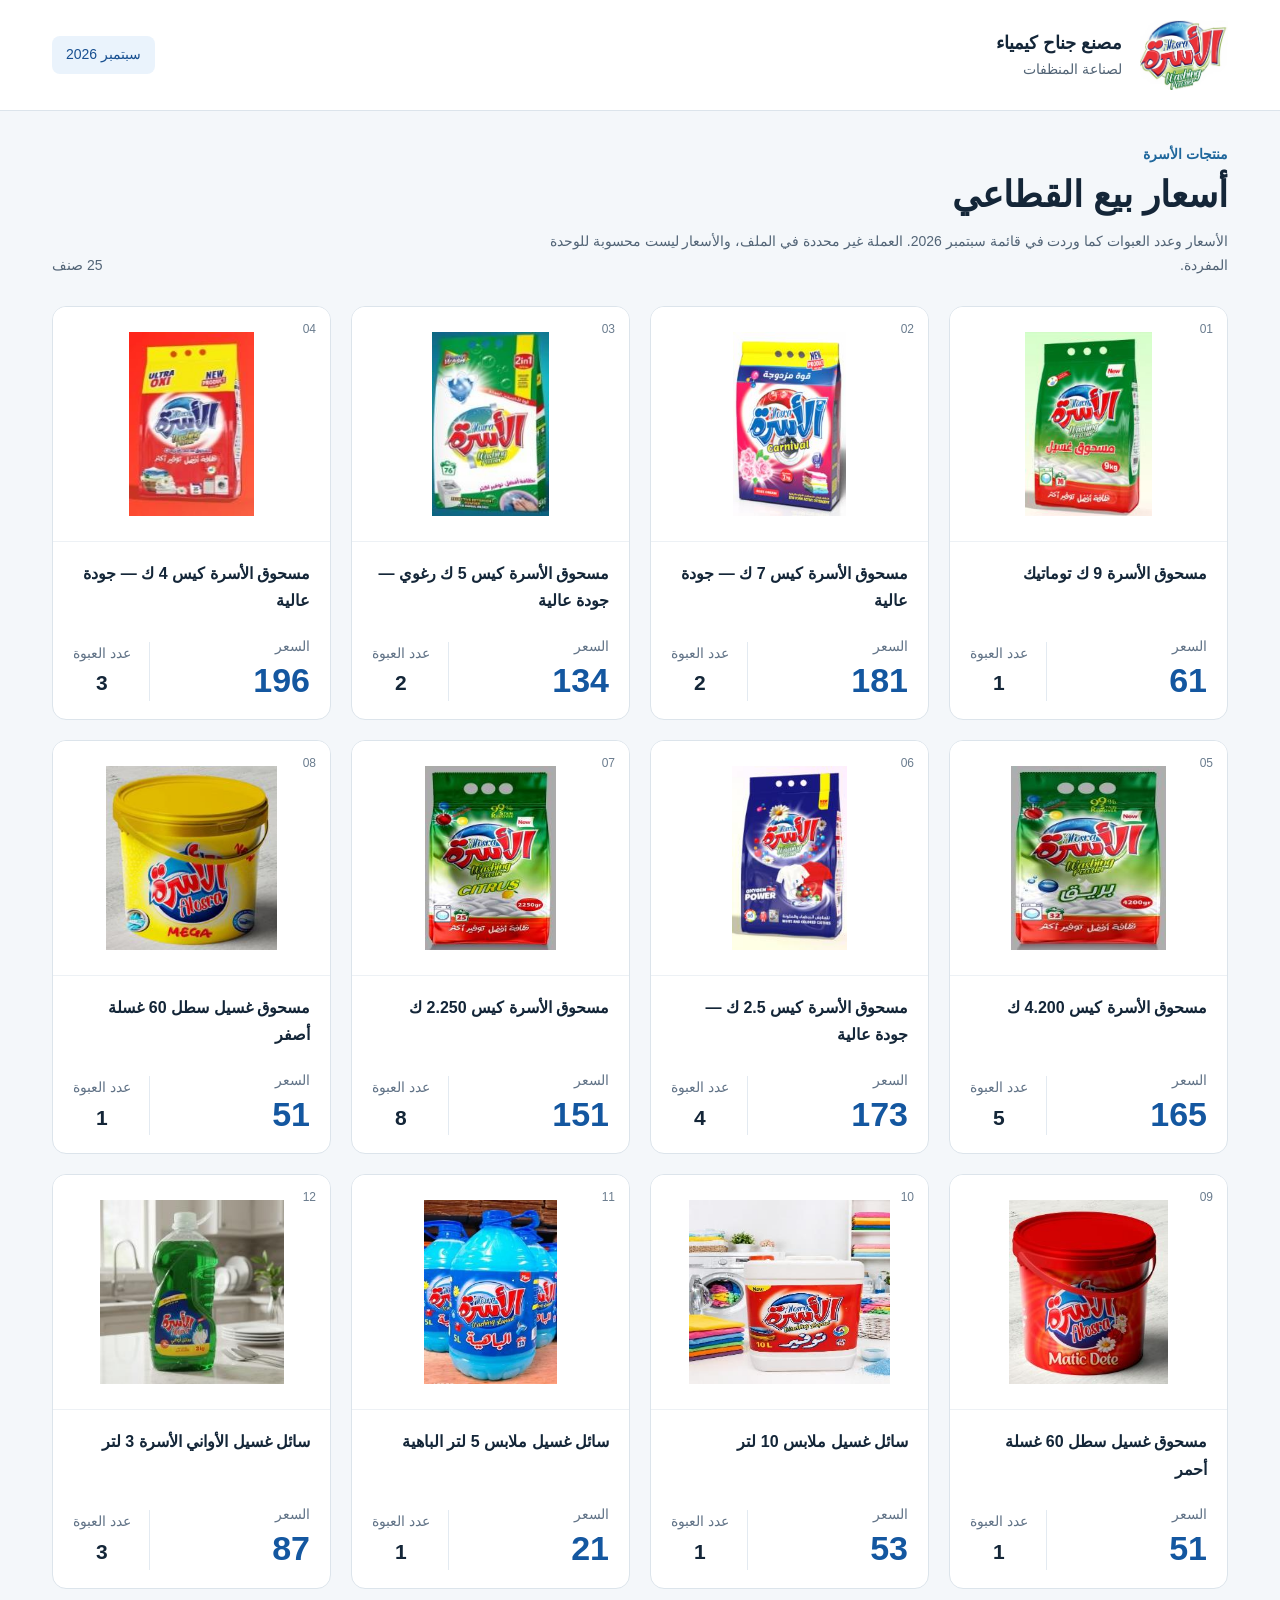
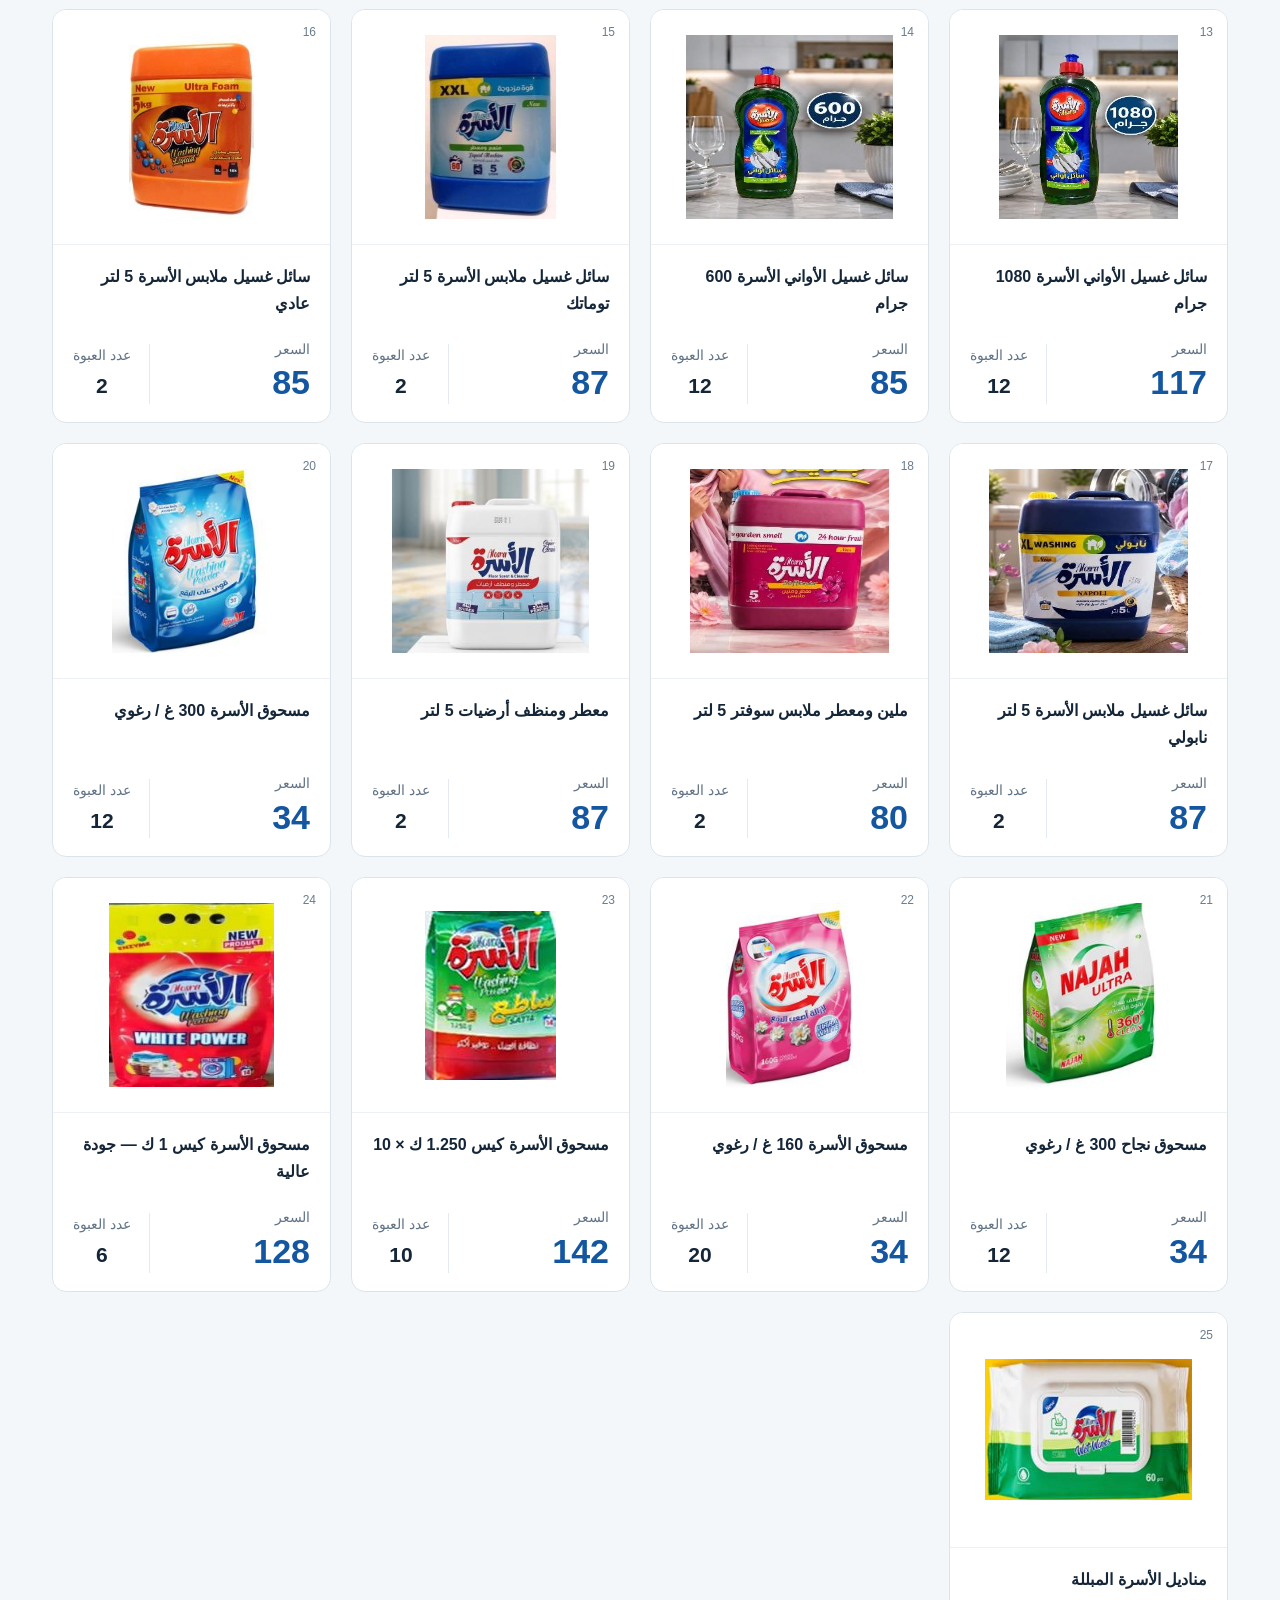
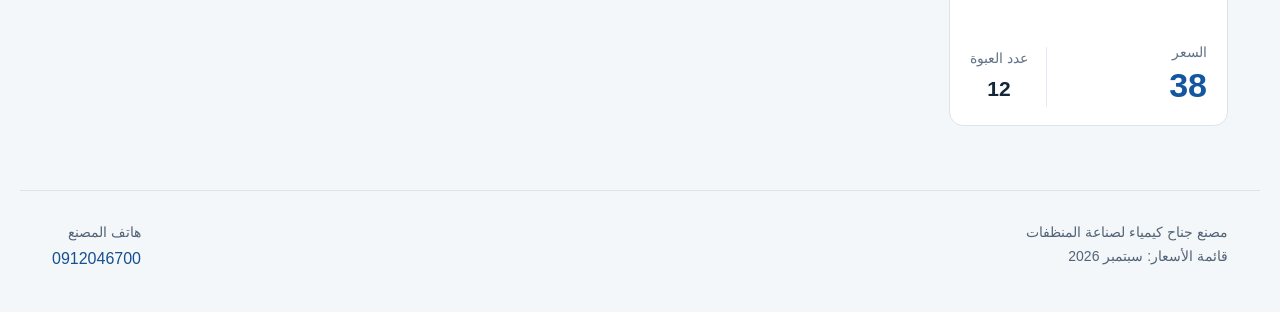
==== public/index.html @ 55629014 "Add complete Arabic product catalog and Vercel static configuration" ====
<!doctype html><html lang="ar" dir="rtl"><head><meta charset="utf-8"><meta name="viewport" content="width=device-width,initial-scale=1"><title>الأسرة | أسعار القطاعي — سبتمبر 2026</title><meta name="description" content="كتالوج صور وأسعار منتجات الأسرة من مصنع جناح كيمياء لصناعة المنظفات. قائمة أسعار بيع القطاعي لشهر سبتمبر 2026."><link rel="icon" href="assets/logo.png"><style>
*{box-sizing:border-box}body{margin:0;background:#f4f7fa;color:#142638;font-family:Tahoma,Arial,sans-serif;font-size:16px;line-height:1.7}header{background:#fff;border-bottom:1px solid #dce4eb}.top{max-width:1240px;margin:auto;padding:20px 32px;display:flex;align-items:center;justify-content:space-between;gap:20px}.brand{display:flex;align-items:center;gap:18px}.brand img{width:88px;height:70px;object-fit:contain}.brand p{margin:0;font-size:14px;color:#526476}.brand b{font-size:18px}.edition{color:#174f90;background:#eaf3fc;padding:7px 14px;border-radius:8px;font-size:14px}main{max-width:1240px;margin:auto;padding:32px}.intro{margin-bottom:28px;display:flex;align-items:end;justify-content:space-between;gap:24px}.eyebrow{margin:0;color:#1f679c;font-size:14px;font-weight:bold}h1{margin:3px 0 10px;font-size:36px;line-height:1.4}.note{margin:0;color:#526476;font-size:14px;max-width:700px}.count{white-space:nowrap;font-size:14px;color:#526476}.grid{display:grid;grid-template-columns:repeat(4,minmax(0,1fr));gap:20px}.product{background:white;border:1px solid #dce4eb;border-radius:14px;overflow:hidden}.photo{height:235px;position:relative;display:flex;align-items:center;justify-content:center;padding:25px 35px;background:#fff;border-bottom:1px solid #edf1f5}.photo img{max-width:100%;max-height:100%;width:auto;height:auto;object-fit:contain}.number{position:absolute;top:12px;right:14px;color:#6a7c8e;font-size:12px;font-variant-numeric:tabular-nums}.details{padding:18px 20px}h2{font-size:16px;font-weight:600;line-height:1.7;margin:0 0 20px;min-height:55px}.pricing{display:flex;align-items:end;justify-content:space-between;gap:12px}.label{display:block;font-size:14px;color:#617387}.pricing strong{display:block;font-size:34px;line-height:1.25;color:#1457a0;font-variant-numeric:tabular-nums}.pack{text-align:center;border-right:1px solid #e3eaf1;padding-right:18px}.pack b{font-size:21px;font-variant-numeric:tabular-nums}footer{max-width:1240px;margin:auto;padding:30px 32px 40px;color:#526476;font-size:14px;display:flex;justify-content:space-between;gap:20px;border-top:1px solid #dce4eb;margin-top:32px}footer p{margin:0}footer a{color:#174f90;text-decoration:none;direction:ltr;display:inline-block;font-size:16px}@media(max-width:1000px){.grid{grid-template-columns:repeat(3,minmax(0,1fr))}}@media(max-width:720px){.top{padding:16px 20px}.brand{gap:10px}.brand b{font-size:15px}.brand img{width:66px;height:54px}.edition{padding:5px 8px;font-size:12px}main{padding:24px 16px}.intro{display:block}h1{font-size:28px}.count{margin-top:12px}.grid{grid-template-columns:repeat(2,minmax(0,1fr));gap:12px}.photo{height:190px;padding:26px 20px}.details{padding:14px 12px}h2{font-size:14px;min-height:72px;margin-bottom:14px}.pricing strong{font-size:29px}.pack{padding-right:9px}.label{font-size:12px}footer{padding:24px 20px;display:block}footer p+p{margin-top:10px}}@media(max-width:360px){.grid{grid-template-columns:1fr}.photo{height:240px}h2{min-height:0}.edition{display:none}}
</style></head><body><header><div class="top"><div class="brand"><img src="assets/logo.png" alt="الأسرة"><div><b>مصنع جناح كيمياء</b><p>لصناعة المنظفات</p></div></div><span class="edition">سبتمبر 2026</span></div></header><main><div class="intro"><div><p class="eyebrow">منتجات الأسرة</p><h1>أسعار بيع القطاعي</h1><p class="note">الأسعار وعدد العبوات كما وردت في قائمة سبتمبر 2026. العملة غير محددة في الملف، والأسعار ليست محسوبة للوحدة المفردة.</p></div><div class="count">25 صنف</div></div><section class="grid" aria-label="صور المنتجات وأسعارها"><article class="product"><div class="photo"><span class="number">01</span><img src="assets/product-1.png" alt="مسحوق الأسرة 9 ك توماتيك" width="300" height="300" ></div><div class="details"><h2>مسحوق الأسرة 9 ك توماتيك</h2><div class="pricing"><div><span class="label">السعر</span><strong>61</strong></div><div class="pack"><span class="label">عدد العبوة</span><b>1</b></div></div></div></article><article class="product"><div class="photo"><span class="number">02</span><img src="assets/product-2.png" alt="مسحوق الأسرة كيس 7 ك — جودة عالية" width="300" height="300" ></div><div class="details"><h2>مسحوق الأسرة كيس 7 ك — جودة عالية</h2><div class="pricing"><div><span class="label">السعر</span><strong>181</strong></div><div class="pack"><span class="label">عدد العبوة</span><b>2</b></div></div></div></article><article class="product"><div class="photo"><span class="number">03</span><img src="assets/product-3.png" alt="مسحوق الأسرة كيس 5 ك رغوي — جودة عالية" width="300" height="300" ></div><div class="details"><h2>مسحوق الأسرة كيس 5 ك رغوي — جودة عالية</h2><div class="pricing"><div><span class="label">السعر</span><strong>134</strong></div><div class="pack"><span class="label">عدد العبوة</span><b>2</b></div></div></div></article><article class="product"><div class="photo"><span class="number">04</span><img src="assets/product-4.png" alt="مسحوق الأسرة كيس 4 ك — جودة عالية" width="300" height="300" ></div><div class="details"><h2>مسحوق الأسرة كيس 4 ك — جودة عالية</h2><div class="pricing"><div><span class="label">السعر</span><strong>196</strong></div><div class="pack"><span class="label">عدد العبوة</span><b>3</b></div></div></div></article><article class="product"><div class="photo"><span class="number">05</span><img src="assets/product-5.png" alt="مسحوق الأسرة كيس 4.200 ك" width="300" height="300" loading="lazy"></div><div class="details"><h2>مسحوق الأسرة كيس 4.200 ك</h2><div class="pricing"><div><span class="label">السعر</span><strong>165</strong></div><div class="pack"><span class="label">عدد العبوة</span><b>5</b></div></div></div></article><article class="product"><div class="photo"><span class="number">06</span><img src="assets/product-6.png" alt="مسحوق الأسرة كيس 2.5 ك — جودة عالية" width="300" height="300" loading="lazy"></div><div class="details"><h2>مسحوق الأسرة كيس 2.5 ك — جودة عالية</h2><div class="pricing"><div><span class="label">السعر</span><strong>173</strong></div><div class="pack"><span class="label">عدد العبوة</span><b>4</b></div></div></div></article><article class="product"><div class="photo"><span class="number">07</span><img src="assets/product-7.png" alt="مسحوق الأسرة كيس 2.250 ك" width="300" height="300" loading="lazy"></div><div class="details"><h2>مسحوق الأسرة كيس 2.250 ك</h2><div class="pricing"><div><span class="label">السعر</span><strong>151</strong></div><div class="pack"><span class="label">عدد العبوة</span><b>8</b></div></div></div></article><article class="product"><div class="photo"><span class="number">08</span><img src="assets/product-8.png" alt="مسحوق غسيل سطل 60 غسلة أصفر" width="300" height="300" loading="lazy"></div><div class="details"><h2>مسحوق غسيل سطل 60 غسلة أصفر</h2><div class="pricing"><div><span class="label">السعر</span><strong>51</strong></div><div class="pack"><span class="label">عدد العبوة</span><b>1</b></div></div></div></article><article class="product"><div class="photo"><span class="number">09</span><img src="assets/product-9.png" alt="مسحوق غسيل سطل 60 غسلة أحمر" width="300" height="300" loading="lazy"></div><div class="details"><h2>مسحوق غسيل سطل 60 غسلة أحمر</h2><div class="pricing"><div><span class="label">السعر</span><strong>51</strong></div><div class="pack"><span class="label">عدد العبوة</span><b>1</b></div></div></div></article><article class="product"><div class="photo"><span class="number">10</span><img src="assets/product-10.png" alt="سائل غسيل ملابس 10 لتر" width="300" height="300" loading="lazy"></div><div class="details"><h2>سائل غسيل ملابس 10 لتر</h2><div class="pricing"><div><span class="label">السعر</span><strong>53</strong></div><div class="pack"><span class="label">عدد العبوة</span><b>1</b></div></div></div></article><article class="product"><div class="photo"><span class="number">11</span><img src="assets/product-11.png" alt="سائل غسيل ملابس 5 لتر الباهية" width="300" height="300" loading="lazy"></div><div class="details"><h2>سائل غسيل ملابس 5 لتر الباهية</h2><div class="pricing"><div><span class="label">السعر</span><strong>21</strong></div><div class="pack"><span class="label">عدد العبوة</span><b>1</b></div></div></div></article><article class="product"><div class="photo"><span class="number">12</span><img src="assets/product-12.png" alt="سائل غسيل الأواني الأسرة 3 لتر" width="300" height="300" loading="lazy"></div><div class="details"><h2>سائل غسيل الأواني الأسرة 3 لتر</h2><div class="pricing"><div><span class="label">السعر</span><strong>87</strong></div><div class="pack"><span class="label">عدد العبوة</span><b>3</b></div></div></div></article><article class="product"><div class="photo"><span class="number">13</span><img src="assets/product-13.png" alt="سائل غسيل الأواني الأسرة 1080 جرام" width="300" height="300" loading="lazy"></div><div class="details"><h2>سائل غسيل الأواني الأسرة 1080 جرام</h2><div class="pricing"><div><span class="label">السعر</span><strong>117</strong></div><div class="pack"><span class="label">عدد العبوة</span><b>12</b></div></div></div></article><article class="product"><div class="photo"><span class="number">14</span><img src="assets/product-14.png" alt="سائل غسيل الأواني الأسرة 600 جرام" width="300" height="300" loading="lazy"></div><div class="details"><h2>سائل غسيل الأواني الأسرة 600 جرام</h2><div class="pricing"><div><span class="label">السعر</span><strong>85</strong></div><div class="pack"><span class="label">عدد العبوة</span><b>12</b></div></div></div></article><article class="product"><div class="photo"><span class="number">15</span><img src="assets/product-15.png" alt="سائل غسيل ملابس الأسرة 5 لتر توماتك" width="300" height="300" loading="lazy"></div><div class="details"><h2>سائل غسيل ملابس الأسرة 5 لتر توماتك</h2><div class="pricing"><div><span class="label">السعر</span><strong>87</strong></div><div class="pack"><span class="label">عدد العبوة</span><b>2</b></div></div></div></article><article class="product"><div class="photo"><span class="number">16</span><img src="assets/product-16.png" alt="سائل غسيل ملابس الأسرة 5 لتر عادي" width="300" height="300" loading="lazy"></div><div class="details"><h2>سائل غسيل ملابس الأسرة 5 لتر عادي</h2><div class="pricing"><div><span class="label">السعر</span><strong>85</strong></div><div class="pack"><span class="label">عدد العبوة</span><b>2</b></div></div></div></article><article class="product"><div class="photo"><span class="number">17</span><img src="assets/product-17.png" alt="سائل غسيل ملابس الأسرة 5 لتر نابولي" width="300" height="300" loading="lazy"></div><div class="details"><h2>سائل غسيل ملابس الأسرة 5 لتر نابولي</h2><div class="pricing"><div><span class="label">السعر</span><strong>87</strong></div><div class="pack"><span class="label">عدد العبوة</span><b>2</b></div></div></div></article><article class="product"><div class="photo"><span class="number">18</span><img src="assets/product-18.png" alt="ملين ومعطر ملابس سوفتر 5 لتر" width="300" height="300" loading="lazy"></div><div class="details"><h2>ملين ومعطر ملابس سوفتر 5 لتر</h2><div class="pricing"><div><span class="label">السعر</span><strong>80</strong></div><div class="pack"><span class="label">عدد العبوة</span><b>2</b></div></div></div></article><article class="product"><div class="photo"><span class="number">19</span><img src="assets/product-19.png" alt="معطر ومنظف أرضيات 5 لتر" width="300" height="300" loading="lazy"></div><div class="details"><h2>معطر ومنظف أرضيات 5 لتر</h2><div class="pricing"><div><span class="label">السعر</span><strong>87</strong></div><div class="pack"><span class="label">عدد العبوة</span><b>2</b></div></div></div></article><article class="product"><div class="photo"><span class="number">20</span><img src="assets/product-20.png" alt="مسحوق الأسرة 300 غ / رغوي" width="300" height="300" loading="lazy"></div><div class="details"><h2>مسحوق الأسرة 300 غ / رغوي</h2><div class="pricing"><div><span class="label">السعر</span><strong>34</strong></div><div class="pack"><span class="label">عدد العبوة</span><b>12</b></div></div></div></article><article class="product"><div class="photo"><span class="number">21</span><img src="assets/product-21.png" alt="مسحوق نجاح 300 غ / رغوي" width="300" height="300" loading="lazy"></div><div class="details"><h2>مسحوق نجاح 300 غ / رغوي</h2><div class="pricing"><div><span class="label">السعر</span><strong>34</strong></div><div class="pack"><span class="label">عدد العبوة</span><b>12</b></div></div></div></article><article class="product"><div class="photo"><span class="number">22</span><img src="assets/product-22.png" alt="مسحوق الأسرة 160 غ / رغوي" width="300" height="300" loading="lazy"></div><div class="details"><h2>مسحوق الأسرة 160 غ / رغوي</h2><div class="pricing"><div><span class="label">السعر</span><strong>34</strong></div><div class="pack"><span class="label">عدد العبوة</span><b>20</b></div></div></div></article><article class="product"><div class="photo"><span class="number">23</span><img src="assets/product-23.png" alt="مسحوق الأسرة كيس 1.250 ك × 10" width="300" height="300" loading="lazy"></div><div class="details"><h2>مسحوق الأسرة كيس 1.250 ك × 10</h2><div class="pricing"><div><span class="label">السعر</span><strong>142</strong></div><div class="pack"><span class="label">عدد العبوة</span><b>10</b></div></div></div></article><article class="product"><div class="photo"><span class="number">24</span><img src="assets/product-24.png" alt="مسحوق الأسرة كيس 1 ك — جودة عالية" width="300" height="300" loading="lazy"></div><div class="details"><h2>مسحوق الأسرة كيس 1 ك — جودة عالية</h2><div class="pricing"><div><span class="label">السعر</span><strong>128</strong></div><div class="pack"><span class="label">عدد العبوة</span><b>6</b></div></div></div></article><article class="product"><div class="photo"><span class="number">25</span><img src="assets/product-25.png" alt="مناديل الأسرة المبللة" width="300" height="300" loading="lazy"></div><div class="details"><h2>مناديل الأسرة المبللة</h2><div class="pricing"><div><span class="label">السعر</span><strong>38</strong></div><div class="pack"><span class="label">عدد العبوة</span><b>12</b></div></div></div></article></section></main><footer><p>مصنع جناح كيمياء لصناعة المنظفات<br>قائمة الأسعار: سبتمبر 2026</p><p>هاتف المصنع<br><a href="tel:0912046700">0912046700</a></p></footer></body></html>
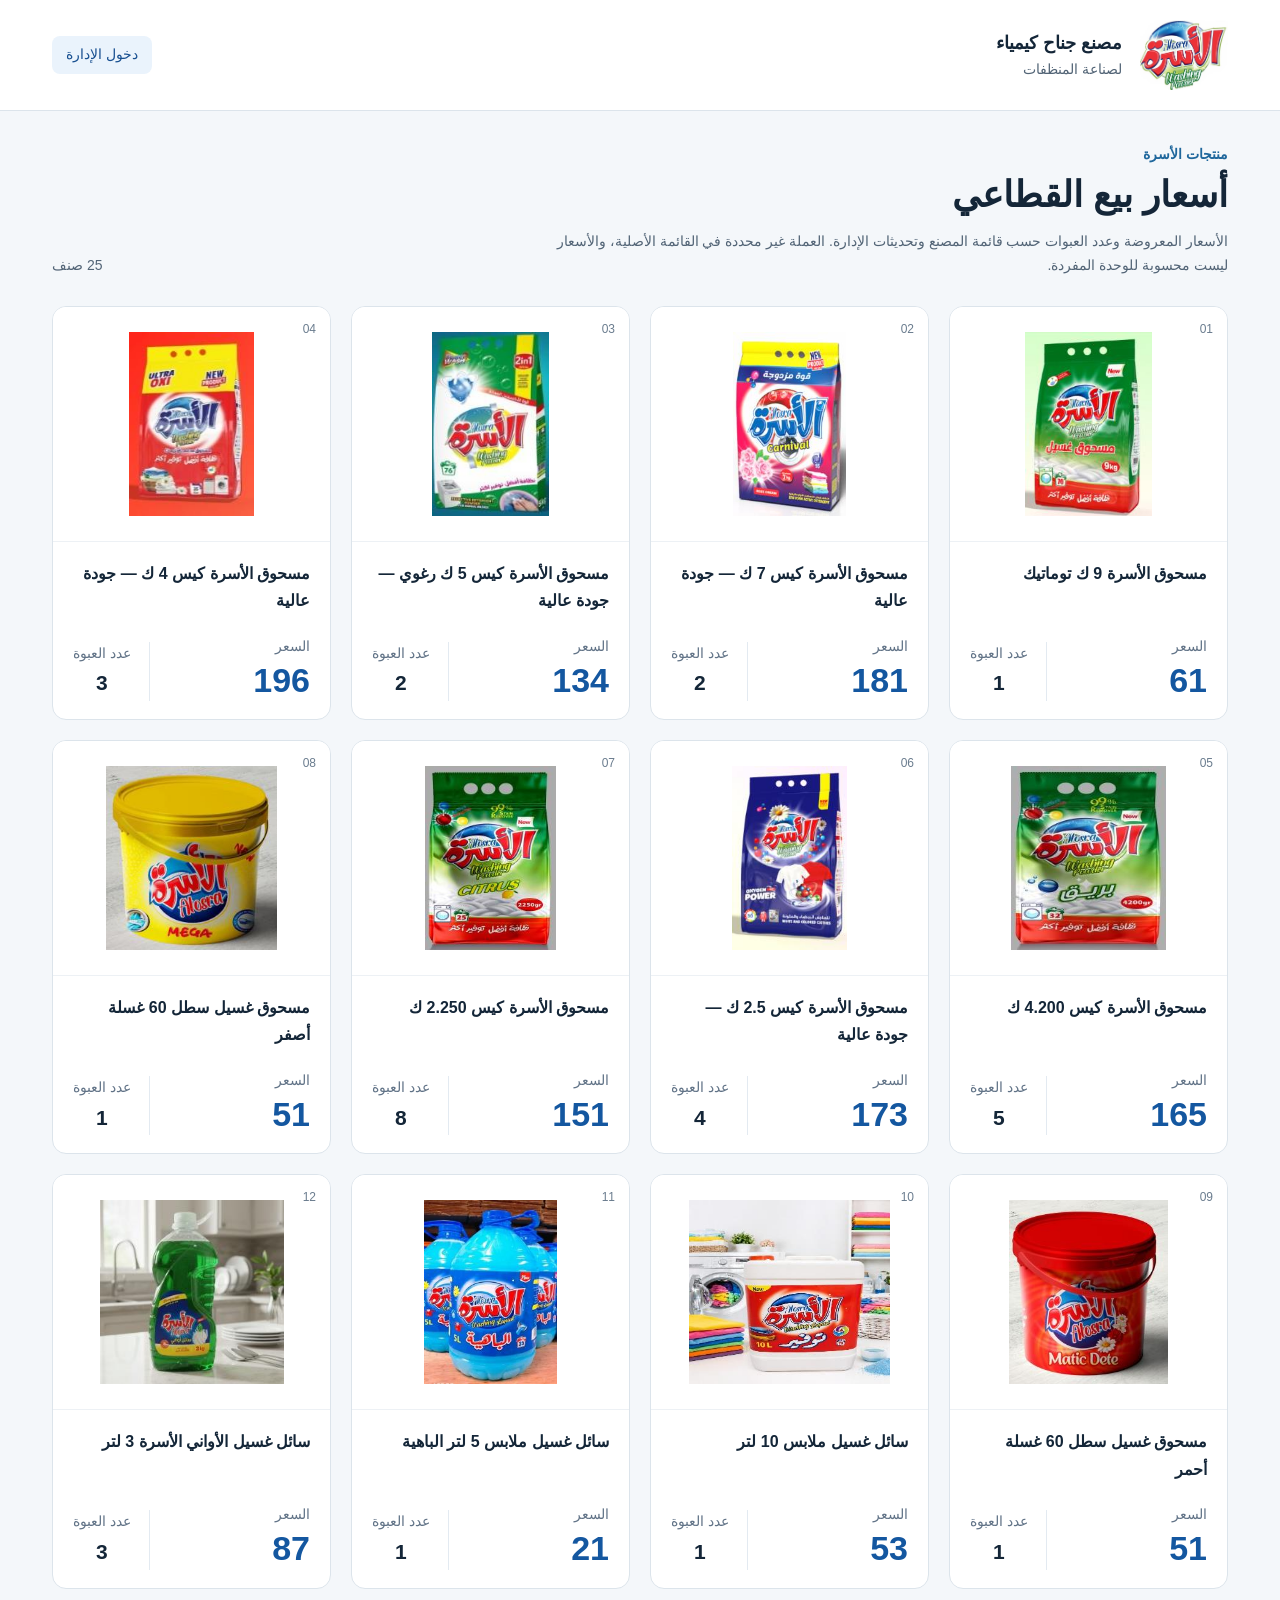
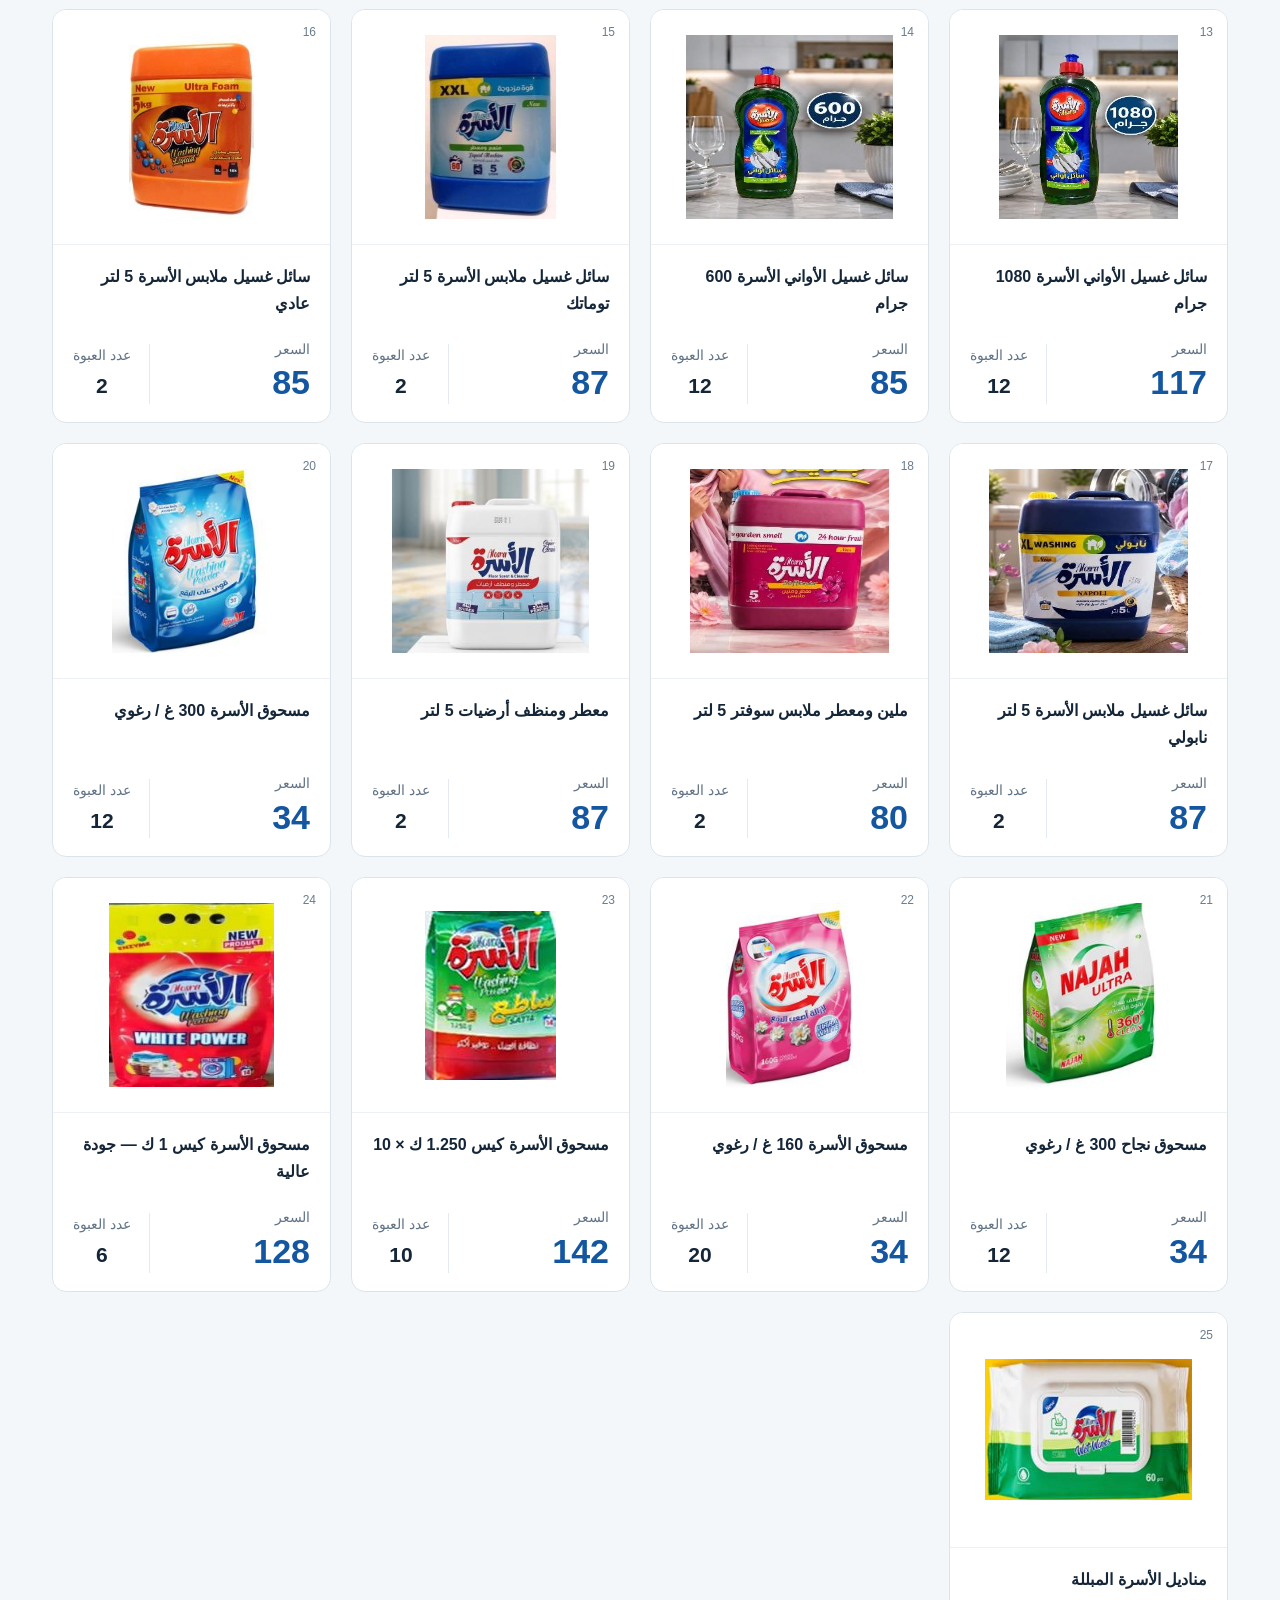
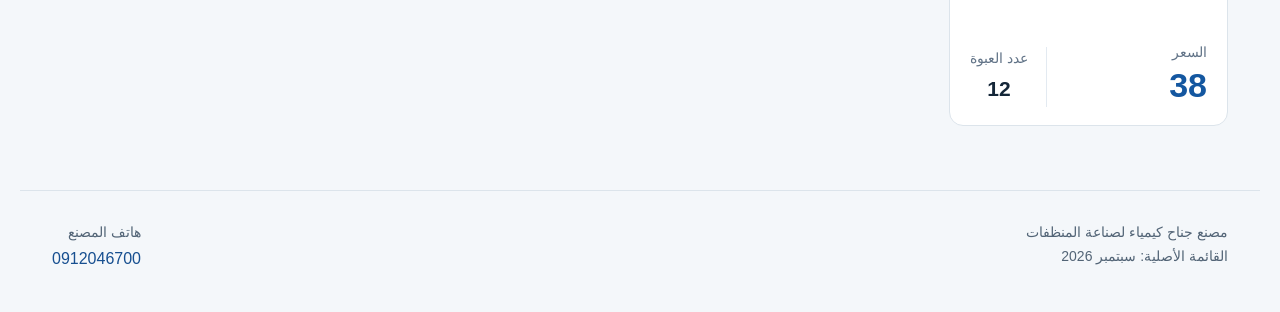
==== commit 30963227: "Connect Supabase catalog and add protected price and image administration" ====
--- a/public/index.html
+++ b/public/index.html
@@ -1,3 +1,3 @@
 <!doctype html><html lang="ar" dir="rtl"><head><meta charset="utf-8"><meta name="viewport" content="width=device-width,initial-scale=1"><title>الأسرة | أسعار القطاعي — سبتمبر 2026</title><meta name="description" content="كتالوج صور وأسعار منتجات الأسرة من مصنع جناح كيمياء لصناعة المنظفات. قائمة أسعار بيع القطاعي لشهر سبتمبر 2026."><link rel="icon" href="assets/logo.png"><style>
-*{box-sizing:border-box}body{margin:0;background:#f4f7fa;color:#142638;font-family:Tahoma,Arial,sans-serif;font-size:16px;line-height:1.7}header{background:#fff;border-bottom:1px solid #dce4eb}.top{max-width:1240px;margin:auto;padding:20px 32px;display:flex;align-items:center;justify-content:space-between;gap:20px}.brand{display:flex;align-items:center;gap:18px}.brand img{width:88px;height:70px;object-fit:contain}.brand p{margin:0;font-size:14px;color:#526476}.brand b{font-size:18px}.edition{color:#174f90;background:#eaf3fc;padding:7px 14px;border-radius:8px;font-size:14px}main{max-width:1240px;margin:auto;padding:32px}.intro{margin-bottom:28px;display:flex;align-items:end;justify-content:space-between;gap:24px}.eyebrow{margin:0;color:#1f679c;font-size:14px;font-weight:bold}h1{margin:3px 0 10px;font-size:36px;line-height:1.4}.note{margin:0;color:#526476;font-size:14px;max-width:700px}.count{white-space:nowrap;font-size:14px;color:#526476}.grid{display:grid;grid-template-columns:repeat(4,minmax(0,1fr));gap:20px}.product{background:white;border:1px solid #dce4eb;border-radius:14px;overflow:hidden}.photo{height:235px;position:relative;display:flex;align-items:center;justify-content:center;padding:25px 35px;background:#fff;border-bottom:1px solid #edf1f5}.photo img{max-width:100%;max-height:100%;width:auto;height:auto;object-fit:contain}.number{position:absolute;top:12px;right:14px;color:#6a7c8e;font-size:12px;font-variant-numeric:tabular-nums}.details{padding:18px 20px}h2{font-size:16px;font-weight:600;line-height:1.7;margin:0 0 20px;min-height:55px}.pricing{display:flex;align-items:end;justify-content:space-between;gap:12px}.label{display:block;font-size:14px;color:#617387}.pricing strong{display:block;font-size:34px;line-height:1.25;color:#1457a0;font-variant-numeric:tabular-nums}.pack{text-align:center;border-right:1px solid #e3eaf1;padding-right:18px}.pack b{font-size:21px;font-variant-numeric:tabular-nums}footer{max-width:1240px;margin:auto;padding:30px 32px 40px;color:#526476;font-size:14px;display:flex;justify-content:space-between;gap:20px;border-top:1px solid #dce4eb;margin-top:32px}footer p{margin:0}footer a{color:#174f90;text-decoration:none;direction:ltr;display:inline-block;font-size:16px}@media(max-width:1000px){.grid{grid-template-columns:repeat(3,minmax(0,1fr))}}@media(max-width:720px){.top{padding:16px 20px}.brand{gap:10px}.brand b{font-size:15px}.brand img{width:66px;height:54px}.edition{padding:5px 8px;font-size:12px}main{padding:24px 16px}.intro{display:block}h1{font-size:28px}.count{margin-top:12px}.grid{grid-template-columns:repeat(2,minmax(0,1fr));gap:12px}.photo{height:190px;padding:26px 20px}.details{padding:14px 12px}h2{font-size:14px;min-height:72px;margin-bottom:14px}.pricing strong{font-size:29px}.pack{padding-right:9px}.label{font-size:12px}footer{padding:24px 20px;display:block}footer p+p{margin-top:10px}}@media(max-width:360px){.grid{grid-template-columns:1fr}.photo{height:240px}h2{min-height:0}.edition{display:none}}
-</style></head><body><header><div class="top"><div class="brand"><img src="assets/logo.png" alt="الأسرة"><div><b>مصنع جناح كيمياء</b><p>لصناعة المنظفات</p></div></div><span class="edition">سبتمبر 2026</span></div></header><main><div class="intro"><div><p class="eyebrow">منتجات الأسرة</p><h1>أسعار بيع القطاعي</h1><p class="note">الأسعار وعدد العبوات كما وردت في قائمة سبتمبر 2026. العملة غير محددة في الملف، والأسعار ليست محسوبة للوحدة المفردة.</p></div><div class="count">25 صنف</div></div><section class="grid" aria-label="صور المنتجات وأسعارها"><article class="product"><div class="photo"><span class="number">01</span><img src="assets/product-1.png" alt="مسحوق الأسرة 9 ك توماتيك" width="300" height="300" ></div><div class="details"><h2>مسحوق الأسرة 9 ك توماتيك</h2><div class="pricing"><div><span class="label">السعر</span><strong>61</strong></div><div class="pack"><span class="label">عدد العبوة</span><b>1</b></div></div></div></article><article class="product"><div class="photo"><span class="number">02</span><img src="assets/product-2.png" alt="مسحوق الأسرة كيس 7 ك — جودة عالية" width="300" height="300" ></div><div class="details"><h2>مسحوق الأسرة كيس 7 ك — جودة عالية</h2><div class="pricing"><div><span class="label">السعر</span><strong>181</strong></div><div class="pack"><span class="label">عدد العبوة</span><b>2</b></div></div></div></article><article class="product"><div class="photo"><span class="number">03</span><img src="assets/product-3.png" alt="مسحوق الأسرة كيس 5 ك رغوي — جودة عالية" width="300" height="300" ></div><div class="details"><h2>مسحوق الأسرة كيس 5 ك رغوي — جودة عالية</h2><div class="pricing"><div><span class="label">السعر</span><strong>134</strong></div><div class="pack"><span class="label">عدد العبوة</span><b>2</b></div></div></div></article><article class="product"><div class="photo"><span class="number">04</span><img src="assets/product-4.png" alt="مسحوق الأسرة كيس 4 ك — جودة عالية" width="300" height="300" ></div><div class="details"><h2>مسحوق الأسرة كيس 4 ك — جودة عالية</h2><div class="pricing"><div><span class="label">السعر</span><strong>196</strong></div><div class="pack"><span class="label">عدد العبوة</span><b>3</b></div></div></div></article><article class="product"><div class="photo"><span class="number">05</span><img src="assets/product-5.png" alt="مسحوق الأسرة كيس 4.200 ك" width="300" height="300" loading="lazy"></div><div class="details"><h2>مسحوق الأسرة كيس 4.200 ك</h2><div class="pricing"><div><span class="label">السعر</span><strong>165</strong></div><div class="pack"><span class="label">عدد العبوة</span><b>5</b></div></div></div></article><article class="product"><div class="photo"><span class="number">06</span><img src="assets/product-6.png" alt="مسحوق الأسرة كيس 2.5 ك — جودة عالية" width="300" height="300" loading="lazy"></div><div class="details"><h2>مسحوق الأسرة كيس 2.5 ك — جودة عالية</h2><div class="pricing"><div><span class="label">السعر</span><strong>173</strong></div><div class="pack"><span class="label">عدد العبوة</span><b>4</b></div></div></div></article><article class="product"><div class="photo"><span class="number">07</span><img src="assets/product-7.png" alt="مسحوق الأسرة كيس 2.250 ك" width="300" height="300" loading="lazy"></div><div class="details"><h2>مسحوق الأسرة كيس 2.250 ك</h2><div class="pricing"><div><span class="label">السعر</span><strong>151</strong></div><div class="pack"><span class="label">عدد العبوة</span><b>8</b></div></div></div></article><article class="product"><div class="photo"><span class="number">08</span><img src="assets/product-8.png" alt="مسحوق غسيل سطل 60 غسلة أصفر" width="300" height="300" loading="lazy"></div><div class="details"><h2>مسحوق غسيل سطل 60 غسلة أصفر</h2><div class="pricing"><div><span class="label">السعر</span><strong>51</strong></div><div class="pack"><span class="label">عدد العبوة</span><b>1</b></div></div></div></article><article class="product"><div class="photo"><span class="number">09</span><img src="assets/product-9.png" alt="مسحوق غسيل سطل 60 غسلة أحمر" width="300" height="300" loading="lazy"></div><div class="details"><h2>مسحوق غسيل سطل 60 غسلة أحمر</h2><div class="pricing"><div><span class="label">السعر</span><strong>51</strong></div><div class="pack"><span class="label">عدد العبوة</span><b>1</b></div></div></div></article><article class="product"><div class="photo"><span class="number">10</span><img src="assets/product-10.png" alt="سائل غسيل ملابس 10 لتر" width="300" height="300" loading="lazy"></div><div class="details"><h2>سائل غسيل ملابس 10 لتر</h2><div class="pricing"><div><span class="label">السعر</span><strong>53</strong></div><div class="pack"><span class="label">عدد العبوة</span><b>1</b></div></div></div></article><article class="product"><div class="photo"><span class="number">11</span><img src="assets/product-11.png" alt="سائل غسيل ملابس 5 لتر الباهية" width="300" height="300" loading="lazy"></div><div class="details"><h2>سائل غسيل ملابس 5 لتر الباهية</h2><div class="pricing"><div><span class="label">السعر</span><strong>21</strong></div><div class="pack"><span class="label">عدد العبوة</span><b>1</b></div></div></div></article><article class="product"><div class="photo"><span class="number">12</span><img src="assets/product-12.png" alt="سائل غسيل الأواني الأسرة 3 لتر" width="300" height="300" loading="lazy"></div><div class="details"><h2>سائل غسيل الأواني الأسرة 3 لتر</h2><div class="pricing"><div><span class="label">السعر</span><strong>87</strong></div><div class="pack"><span class="label">عدد العبوة</span><b>3</b></div></div></div></article><article class="product"><div class="photo"><span class="number">13</span><img src="assets/product-13.png" alt="سائل غسيل الأواني الأسرة 1080 جرام" width="300" height="300" loading="lazy"></div><div class="details"><h2>سائل غسيل الأواني الأسرة 1080 جرام</h2><div class="pricing"><div><span class="label">السعر</span><strong>117</strong></div><div class="pack"><span class="label">عدد العبوة</span><b>12</b></div></div></div></article><article class="product"><div class="photo"><span class="number">14</span><img src="assets/product-14.png" alt="سائل غسيل الأواني الأسرة 600 جرام" width="300" height="300" loading="lazy"></div><div class="details"><h2>سائل غسيل الأواني الأسرة 600 جرام</h2><div class="pricing"><div><span class="label">السعر</span><strong>85</strong></div><div class="pack"><span class="label">عدد العبوة</span><b>12</b></div></div></div></article><article class="product"><div class="photo"><span class="number">15</span><img src="assets/product-15.png" alt="سائل غسيل ملابس الأسرة 5 لتر توماتك" width="300" height="300" loading="lazy"></div><div class="details"><h2>سائل غسيل ملابس الأسرة 5 لتر توماتك</h2><div class="pricing"><div><span class="label">السعر</span><strong>87</strong></div><div class="pack"><span class="label">عدد العبوة</span><b>2</b></div></div></div></article><article class="product"><div class="photo"><span class="number">16</span><img src="assets/product-16.png" alt="سائل غسيل ملابس الأسرة 5 لتر عادي" width="300" height="300" loading="lazy"></div><div class="details"><h2>سائل غسيل ملابس الأسرة 5 لتر عادي</h2><div class="pricing"><div><span class="label">السعر</span><strong>85</strong></div><div class="pack"><span class="label">عدد العبوة</span><b>2</b></div></div></div></article><article class="product"><div class="photo"><span class="number">17</span><img src="assets/product-17.png" alt="سائل غسيل ملابس الأسرة 5 لتر نابولي" width="300" height="300" loading="lazy"></div><div class="details"><h2>سائل غسيل ملابس الأسرة 5 لتر نابولي</h2><div class="pricing"><div><span class="label">السعر</span><strong>87</strong></div><div class="pack"><span class="label">عدد العبوة</span><b>2</b></div></div></div></article><article class="product"><div class="photo"><span class="number">18</span><img src="assets/product-18.png" alt="ملين ومعطر ملابس سوفتر 5 لتر" width="300" height="300" loading="lazy"></div><div class="details"><h2>ملين ومعطر ملابس سوفتر 5 لتر</h2><div class="pricing"><div><span class="label">السعر</span><strong>80</strong></div><div class="pack"><span class="label">عدد العبوة</span><b>2</b></div></div></div></article><article class="product"><div class="photo"><span class="number">19</span><img src="assets/product-19.png" alt="معطر ومنظف أرضيات 5 لتر" width="300" height="300" loading="lazy"></div><div class="details"><h2>معطر ومنظف أرضيات 5 لتر</h2><div class="pricing"><div><span class="label">السعر</span><strong>87</strong></div><div class="pack"><span class="label">عدد العبوة</span><b>2</b></div></div></div></article><article class="product"><div class="photo"><span class="number">20</span><img src="assets/product-20.png" alt="مسحوق الأسرة 300 غ / رغوي" width="300" height="300" loading="lazy"></div><div class="details"><h2>مسحوق الأسرة 300 غ / رغوي</h2><div class="pricing"><div><span class="label">السعر</span><strong>34</strong></div><div class="pack"><span class="label">عدد العبوة</span><b>12</b></div></div></div></article><article class="product"><div class="photo"><span class="number">21</span><img src="assets/product-21.png" alt="مسحوق نجاح 300 غ / رغوي" width="300" height="300" loading="lazy"></div><div class="details"><h2>مسحوق نجاح 300 غ / رغوي</h2><div class="pricing"><div><span class="label">السعر</span><strong>34</strong></div><div class="pack"><span class="label">عدد العبوة</span><b>12</b></div></div></div></article><article class="product"><div class="photo"><span class="number">22</span><img src="assets/product-22.png" alt="مسحوق الأسرة 160 غ / رغوي" width="300" height="300" loading="lazy"></div><div class="details"><h2>مسحوق الأسرة 160 غ / رغوي</h2><div class="pricing"><div><span class="label">السعر</span><strong>34</strong></div><div class="pack"><span class="label">عدد العبوة</span><b>20</b></div></div></div></article><article class="product"><div class="photo"><span class="number">23</span><img src="assets/product-23.png" alt="مسحوق الأسرة كيس 1.250 ك × 10" width="300" height="300" loading="lazy"></div><div class="details"><h2>مسحوق الأسرة كيس 1.250 ك × 10</h2><div class="pricing"><div><span class="label">السعر</span><strong>142</strong></div><div class="pack"><span class="label">عدد العبوة</span><b>10</b></div></div></div></article><article class="product"><div class="photo"><span class="number">24</span><img src="assets/product-24.png" alt="مسحوق الأسرة كيس 1 ك — جودة عالية" width="300" height="300" loading="lazy"></div><div class="details"><h2>مسحوق الأسرة كيس 1 ك — جودة عالية</h2><div class="pricing"><div><span class="label">السعر</span><strong>128</strong></div><div class="pack"><span class="label">عدد العبوة</span><b>6</b></div></div></div></article><article class="product"><div class="photo"><span class="number">25</span><img src="assets/product-25.png" alt="مناديل الأسرة المبللة" width="300" height="300" loading="lazy"></div><div class="details"><h2>مناديل الأسرة المبللة</h2><div class="pricing"><div><span class="label">السعر</span><strong>38</strong></div><div class="pack"><span class="label">عدد العبوة</span><b>12</b></div></div></div></article></section></main><footer><p>مصنع جناح كيمياء لصناعة المنظفات<br>قائمة الأسعار: سبتمبر 2026</p><p>هاتف المصنع<br><a href="tel:0912046700">0912046700</a></p></footer></body></html>+*{box-sizing:border-box}body{margin:0;background:#f4f7fa;color:#142638;font-family:Tahoma,Arial,sans-serif;font-size:16px;line-height:1.7}header{background:#fff;border-bottom:1px solid #dce4eb}.top{max-width:1240px;margin:auto;padding:20px 32px;display:flex;align-items:center;justify-content:space-between;gap:20px}.brand{display:flex;align-items:center;gap:18px}.brand img{width:88px;height:70px;object-fit:contain}.brand p{margin:0;font-size:14px;color:#526476}.brand b{font-size:18px}.edition{color:#174f90;background:#eaf3fc;padding:7px 14px;border-radius:8px;font-size:14px}main{max-width:1240px;margin:auto;padding:32px}.intro{margin-bottom:28px;display:flex;align-items:end;justify-content:space-between;gap:24px}.eyebrow{margin:0;color:#1f679c;font-size:14px;font-weight:bold}h1{margin:3px 0 10px;font-size:36px;line-height:1.4}.note{margin:0;color:#526476;font-size:14px;max-width:700px}.count{white-space:nowrap;font-size:14px;color:#526476}.grid{display:grid;grid-template-columns:repeat(4,minmax(0,1fr));gap:20px}.product{background:white;border:1px solid #dce4eb;border-radius:14px;overflow:hidden}.photo{height:235px;position:relative;display:flex;align-items:center;justify-content:center;padding:25px 35px;background:#fff;border-bottom:1px solid #edf1f5}.photo img{max-width:100%;max-height:100%;width:auto;height:auto;object-fit:contain}.number{position:absolute;top:12px;right:14px;color:#6a7c8e;font-size:12px;font-variant-numeric:tabular-nums}.details{padding:18px 20px}h2{font-size:16px;font-weight:600;line-height:1.7;margin:0 0 20px;min-height:55px}.pricing{display:flex;align-items:end;justify-content:space-between;gap:12px}.label{display:block;font-size:14px;color:#617387}.pricing strong{display:block;font-size:34px;line-height:1.25;color:#1457a0;font-variant-numeric:tabular-nums}.pack{text-align:center;border-right:1px solid #e3eaf1;padding-right:18px}.pack b{font-size:21px;font-variant-numeric:tabular-nums}footer{max-width:1240px;margin:auto;padding:30px 32px 40px;color:#526476;font-size:14px;display:flex;justify-content:space-between;gap:20px;border-top:1px solid #dce4eb;margin-top:32px}footer p{margin:0}footer a{color:#174f90;text-decoration:none;direction:ltr;display:inline-block;font-size:16px}@media(max-width:1000px){.grid{grid-template-columns:repeat(3,minmax(0,1fr))}}@media(max-width:720px){.top{padding:16px 20px}.brand{gap:10px}.brand b{font-size:15px}.brand img{width:66px;height:54px}.edition{padding:5px 8px;font-size:12px}main{padding:24px 16px}.intro{display:block}h1{font-size:28px}.count{margin-top:12px}.grid{grid-template-columns:repeat(2,minmax(0,1fr));gap:12px}.photo{height:190px;padding:26px 20px}.details{padding:14px 12px}h2{font-size:14px;min-height:72px;margin-bottom:14px}.pricing strong{font-size:29px}.pack{padding-right:9px}.label{font-size:12px}footer{padding:24px 20px;display:block}footer p+p{margin-top:10px}}@media(max-width:360px){.grid{grid-template-columns:1fr}.photo{height:240px}h2{min-height:0}.edition{font-size:12px}}
+</style></head><body><header><div class="top"><div class="brand"><img src="assets/logo.png" alt="الأسرة"><div><b>مصنع جناح كيمياء</b><p>لصناعة المنظفات</p></div></div><a class="edition" href="/admin.html" style="text-decoration:none">دخول الإدارة</a></div></header><main><div class="intro"><div><p class="eyebrow">منتجات الأسرة</p><h1>أسعار بيع القطاعي</h1><p class="note">الأسعار المعروضة وعدد العبوات حسب قائمة المصنع وتحديثات الإدارة. العملة غير محددة في القائمة الأصلية، والأسعار ليست محسوبة للوحدة المفردة.</p></div><div class="count">25 صنف</div></div><p id="catalog-status" role="status" style="color:#a92020"></p><section class="grid" aria-label="صور المنتجات وأسعارها"><article class="product"><div class="photo"><span class="number">01</span><img src="assets/product-1.png" alt="مسحوق الأسرة 9 ك توماتيك" width="300" height="300" ></div><div class="details"><h2>مسحوق الأسرة 9 ك توماتيك</h2><div class="pricing"><div><span class="label">السعر</span><strong>61</strong></div><div class="pack"><span class="label">عدد العبوة</span><b>1</b></div></div></div></article><article class="product"><div class="photo"><span class="number">02</span><img src="assets/product-2.png" alt="مسحوق الأسرة كيس 7 ك — جودة عالية" width="300" height="300" ></div><div class="details"><h2>مسحوق الأسرة كيس 7 ك — جودة عالية</h2><div class="pricing"><div><span class="label">السعر</span><strong>181</strong></div><div class="pack"><span class="label">عدد العبوة</span><b>2</b></div></div></div></article><article class="product"><div class="photo"><span class="number">03</span><img src="assets/product-3.png" alt="مسحوق الأسرة كيس 5 ك رغوي — جودة عالية" width="300" height="300" ></div><div class="details"><h2>مسحوق الأسرة كيس 5 ك رغوي — جودة عالية</h2><div class="pricing"><div><span class="label">السعر</span><strong>134</strong></div><div class="pack"><span class="label">عدد العبوة</span><b>2</b></div></div></div></article><article class="product"><div class="photo"><span class="number">04</span><img src="assets/product-4.png" alt="مسحوق الأسرة كيس 4 ك — جودة عالية" width="300" height="300" ></div><div class="details"><h2>مسحوق الأسرة كيس 4 ك — جودة عالية</h2><div class="pricing"><div><span class="label">السعر</span><strong>196</strong></div><div class="pack"><span class="label">عدد العبوة</span><b>3</b></div></div></div></article><article class="product"><div class="photo"><span class="number">05</span><img src="assets/product-5.png" alt="مسحوق الأسرة كيس 4.200 ك" width="300" height="300" loading="lazy"></div><div class="details"><h2>مسحوق الأسرة كيس 4.200 ك</h2><div class="pricing"><div><span class="label">السعر</span><strong>165</strong></div><div class="pack"><span class="label">عدد العبوة</span><b>5</b></div></div></div></article><article class="product"><div class="photo"><span class="number">06</span><img src="assets/product-6.png" alt="مسحوق الأسرة كيس 2.5 ك — جودة عالية" width="300" height="300" loading="lazy"></div><div class="details"><h2>مسحوق الأسرة كيس 2.5 ك — جودة عالية</h2><div class="pricing"><div><span class="label">السعر</span><strong>173</strong></div><div class="pack"><span class="label">عدد العبوة</span><b>4</b></div></div></div></article><article class="product"><div class="photo"><span class="number">07</span><img src="assets/product-7.png" alt="مسحوق الأسرة كيس 2.250 ك" width="300" height="300" loading="lazy"></div><div class="details"><h2>مسحوق الأسرة كيس 2.250 ك</h2><div class="pricing"><div><span class="label">السعر</span><strong>151</strong></div><div class="pack"><span class="label">عدد العبوة</span><b>8</b></div></div></div></article><article class="product"><div class="photo"><span class="number">08</span><img src="assets/product-8.png" alt="مسحوق غسيل سطل 60 غسلة أصفر" width="300" height="300" loading="lazy"></div><div class="details"><h2>مسحوق غسيل سطل 60 غسلة أصفر</h2><div class="pricing"><div><span class="label">السعر</span><strong>51</strong></div><div class="pack"><span class="label">عدد العبوة</span><b>1</b></div></div></div></article><article class="product"><div class="photo"><span class="number">09</span><img src="assets/product-9.png" alt="مسحوق غسيل سطل 60 غسلة أحمر" width="300" height="300" loading="lazy"></div><div class="details"><h2>مسحوق غسيل سطل 60 غسلة أحمر</h2><div class="pricing"><div><span class="label">السعر</span><strong>51</strong></div><div class="pack"><span class="label">عدد العبوة</span><b>1</b></div></div></div></article><article class="product"><div class="photo"><span class="number">10</span><img src="assets/product-10.png" alt="سائل غسيل ملابس 10 لتر" width="300" height="300" loading="lazy"></div><div class="details"><h2>سائل غسيل ملابس 10 لتر</h2><div class="pricing"><div><span class="label">السعر</span><strong>53</strong></div><div class="pack"><span class="label">عدد العبوة</span><b>1</b></div></div></div></article><article class="product"><div class="photo"><span class="number">11</span><img src="assets/product-11.png" alt="سائل غسيل ملابس 5 لتر الباهية" width="300" height="300" loading="lazy"></div><div class="details"><h2>سائل غسيل ملابس 5 لتر الباهية</h2><div class="pricing"><div><span class="label">السعر</span><strong>21</strong></div><div class="pack"><span class="label">عدد العبوة</span><b>1</b></div></div></div></article><article class="product"><div class="photo"><span class="number">12</span><img src="assets/product-12.png" alt="سائل غسيل الأواني الأسرة 3 لتر" width="300" height="300" loading="lazy"></div><div class="details"><h2>سائل غسيل الأواني الأسرة 3 لتر</h2><div class="pricing"><div><span class="label">السعر</span><strong>87</strong></div><div class="pack"><span class="label">عدد العبوة</span><b>3</b></div></div></div></article><article class="product"><div class="photo"><span class="number">13</span><img src="assets/product-13.png" alt="سائل غسيل الأواني الأسرة 1080 جرام" width="300" height="300" loading="lazy"></div><div class="details"><h2>سائل غسيل الأواني الأسرة 1080 جرام</h2><div class="pricing"><div><span class="label">السعر</span><strong>117</strong></div><div class="pack"><span class="label">عدد العبوة</span><b>12</b></div></div></div></article><article class="product"><div class="photo"><span class="number">14</span><img src="assets/product-14.png" alt="سائل غسيل الأواني الأسرة 600 جرام" width="300" height="300" loading="lazy"></div><div class="details"><h2>سائل غسيل الأواني الأسرة 600 جرام</h2><div class="pricing"><div><span class="label">السعر</span><strong>85</strong></div><div class="pack"><span class="label">عدد العبوة</span><b>12</b></div></div></div></article><article class="product"><div class="photo"><span class="number">15</span><img src="assets/product-15.png" alt="سائل غسيل ملابس الأسرة 5 لتر توماتك" width="300" height="300" loading="lazy"></div><div class="details"><h2>سائل غسيل ملابس الأسرة 5 لتر توماتك</h2><div class="pricing"><div><span class="label">السعر</span><strong>87</strong></div><div class="pack"><span class="label">عدد العبوة</span><b>2</b></div></div></div></article><article class="product"><div class="photo"><span class="number">16</span><img src="assets/product-16.png" alt="سائل غسيل ملابس الأسرة 5 لتر عادي" width="300" height="300" loading="lazy"></div><div class="details"><h2>سائل غسيل ملابس الأسرة 5 لتر عادي</h2><div class="pricing"><div><span class="label">السعر</span><strong>85</strong></div><div class="pack"><span class="label">عدد العبوة</span><b>2</b></div></div></div></article><article class="product"><div class="photo"><span class="number">17</span><img src="assets/product-17.png" alt="سائل غسيل ملابس الأسرة 5 لتر نابولي" width="300" height="300" loading="lazy"></div><div class="details"><h2>سائل غسيل ملابس الأسرة 5 لتر نابولي</h2><div class="pricing"><div><span class="label">السعر</span><strong>87</strong></div><div class="pack"><span class="label">عدد العبوة</span><b>2</b></div></div></div></article><article class="product"><div class="photo"><span class="number">18</span><img src="assets/product-18.png" alt="ملين ومعطر ملابس سوفتر 5 لتر" width="300" height="300" loading="lazy"></div><div class="details"><h2>ملين ومعطر ملابس سوفتر 5 لتر</h2><div class="pricing"><div><span class="label">السعر</span><strong>80</strong></div><div class="pack"><span class="label">عدد العبوة</span><b>2</b></div></div></div></article><article class="product"><div class="photo"><span class="number">19</span><img src="assets/product-19.png" alt="معطر ومنظف أرضيات 5 لتر" width="300" height="300" loading="lazy"></div><div class="details"><h2>معطر ومنظف أرضيات 5 لتر</h2><div class="pricing"><div><span class="label">السعر</span><strong>87</strong></div><div class="pack"><span class="label">عدد العبوة</span><b>2</b></div></div></div></article><article class="product"><div class="photo"><span class="number">20</span><img src="assets/product-20.png" alt="مسحوق الأسرة 300 غ / رغوي" width="300" height="300" loading="lazy"></div><div class="details"><h2>مسحوق الأسرة 300 غ / رغوي</h2><div class="pricing"><div><span class="label">السعر</span><strong>34</strong></div><div class="pack"><span class="label">عدد العبوة</span><b>12</b></div></div></div></article><article class="product"><div class="photo"><span class="number">21</span><img src="assets/product-21.png" alt="مسحوق نجاح 300 غ / رغوي" width="300" height="300" loading="lazy"></div><div class="details"><h2>مسحوق نجاح 300 غ / رغوي</h2><div class="pricing"><div><span class="label">السعر</span><strong>34</strong></div><div class="pack"><span class="label">عدد العبوة</span><b>12</b></div></div></div></article><article class="product"><div class="photo"><span class="number">22</span><img src="assets/product-22.png" alt="مسحوق الأسرة 160 غ / رغوي" width="300" height="300" loading="lazy"></div><div class="details"><h2>مسحوق الأسرة 160 غ / رغوي</h2><div class="pricing"><div><span class="label">السعر</span><strong>34</strong></div><div class="pack"><span class="label">عدد العبوة</span><b>20</b></div></div></div></article><article class="product"><div class="photo"><span class="number">23</span><img src="assets/product-23.png" alt="مسحوق الأسرة كيس 1.250 ك × 10" width="300" height="300" loading="lazy"></div><div class="details"><h2>مسحوق الأسرة كيس 1.250 ك × 10</h2><div class="pricing"><div><span class="label">السعر</span><strong>142</strong></div><div class="pack"><span class="label">عدد العبوة</span><b>10</b></div></div></div></article><article class="product"><div class="photo"><span class="number">24</span><img src="assets/product-24.png" alt="مسحوق الأسرة كيس 1 ك — جودة عالية" width="300" height="300" loading="lazy"></div><div class="details"><h2>مسحوق الأسرة كيس 1 ك — جودة عالية</h2><div class="pricing"><div><span class="label">السعر</span><strong>128</strong></div><div class="pack"><span class="label">عدد العبوة</span><b>6</b></div></div></div></article><article class="product"><div class="photo"><span class="number">25</span><img src="assets/product-25.png" alt="مناديل الأسرة المبللة" width="300" height="300" loading="lazy"></div><div class="details"><h2>مناديل الأسرة المبللة</h2><div class="pricing"><div><span class="label">السعر</span><strong>38</strong></div><div class="pack"><span class="label">عدد العبوة</span><b>12</b></div></div></div></article></section></main><footer><p>مصنع جناح كيمياء لصناعة المنظفات<br>القائمة الأصلية: سبتمبر 2026</p><p>هاتف المصنع<br><a href="tel:0912046700">0912046700</a></p></footer><script src="/config.js" defer></script><script src="/catalog.js" defer></script></body></html>
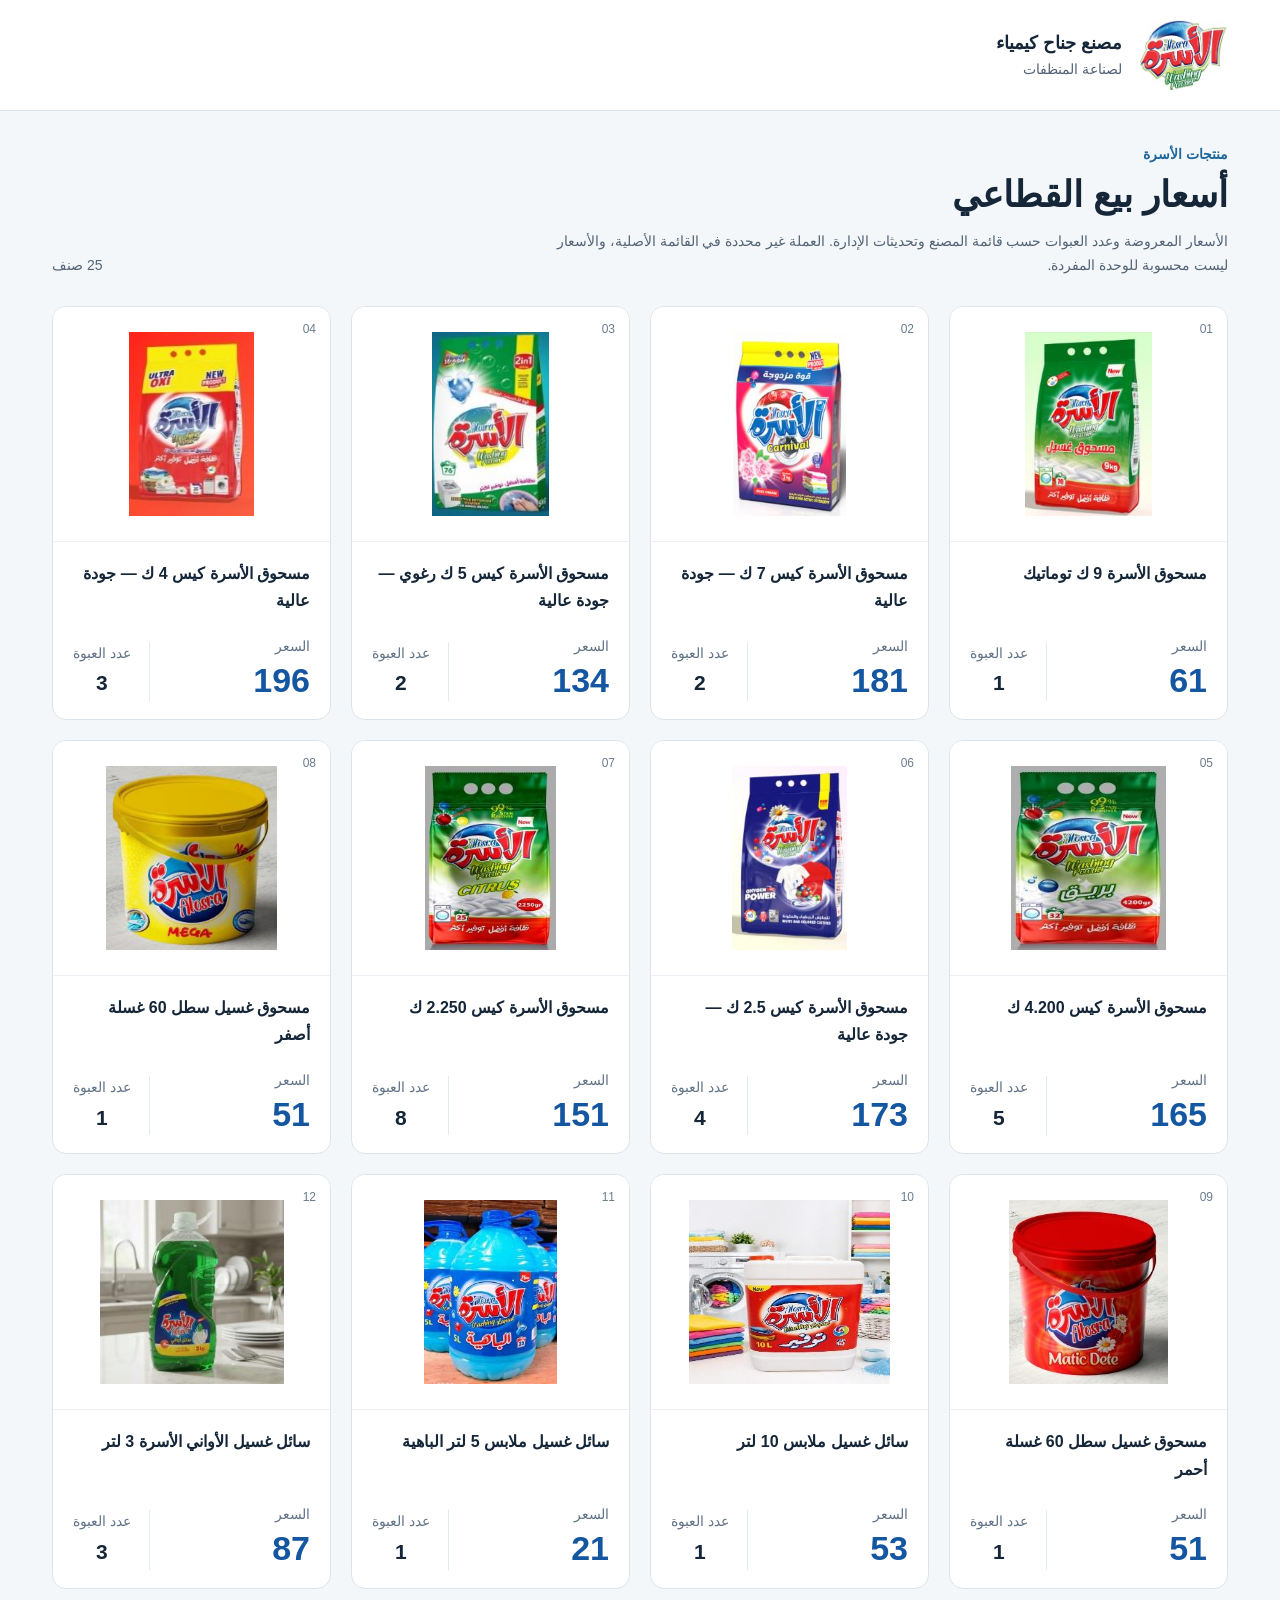
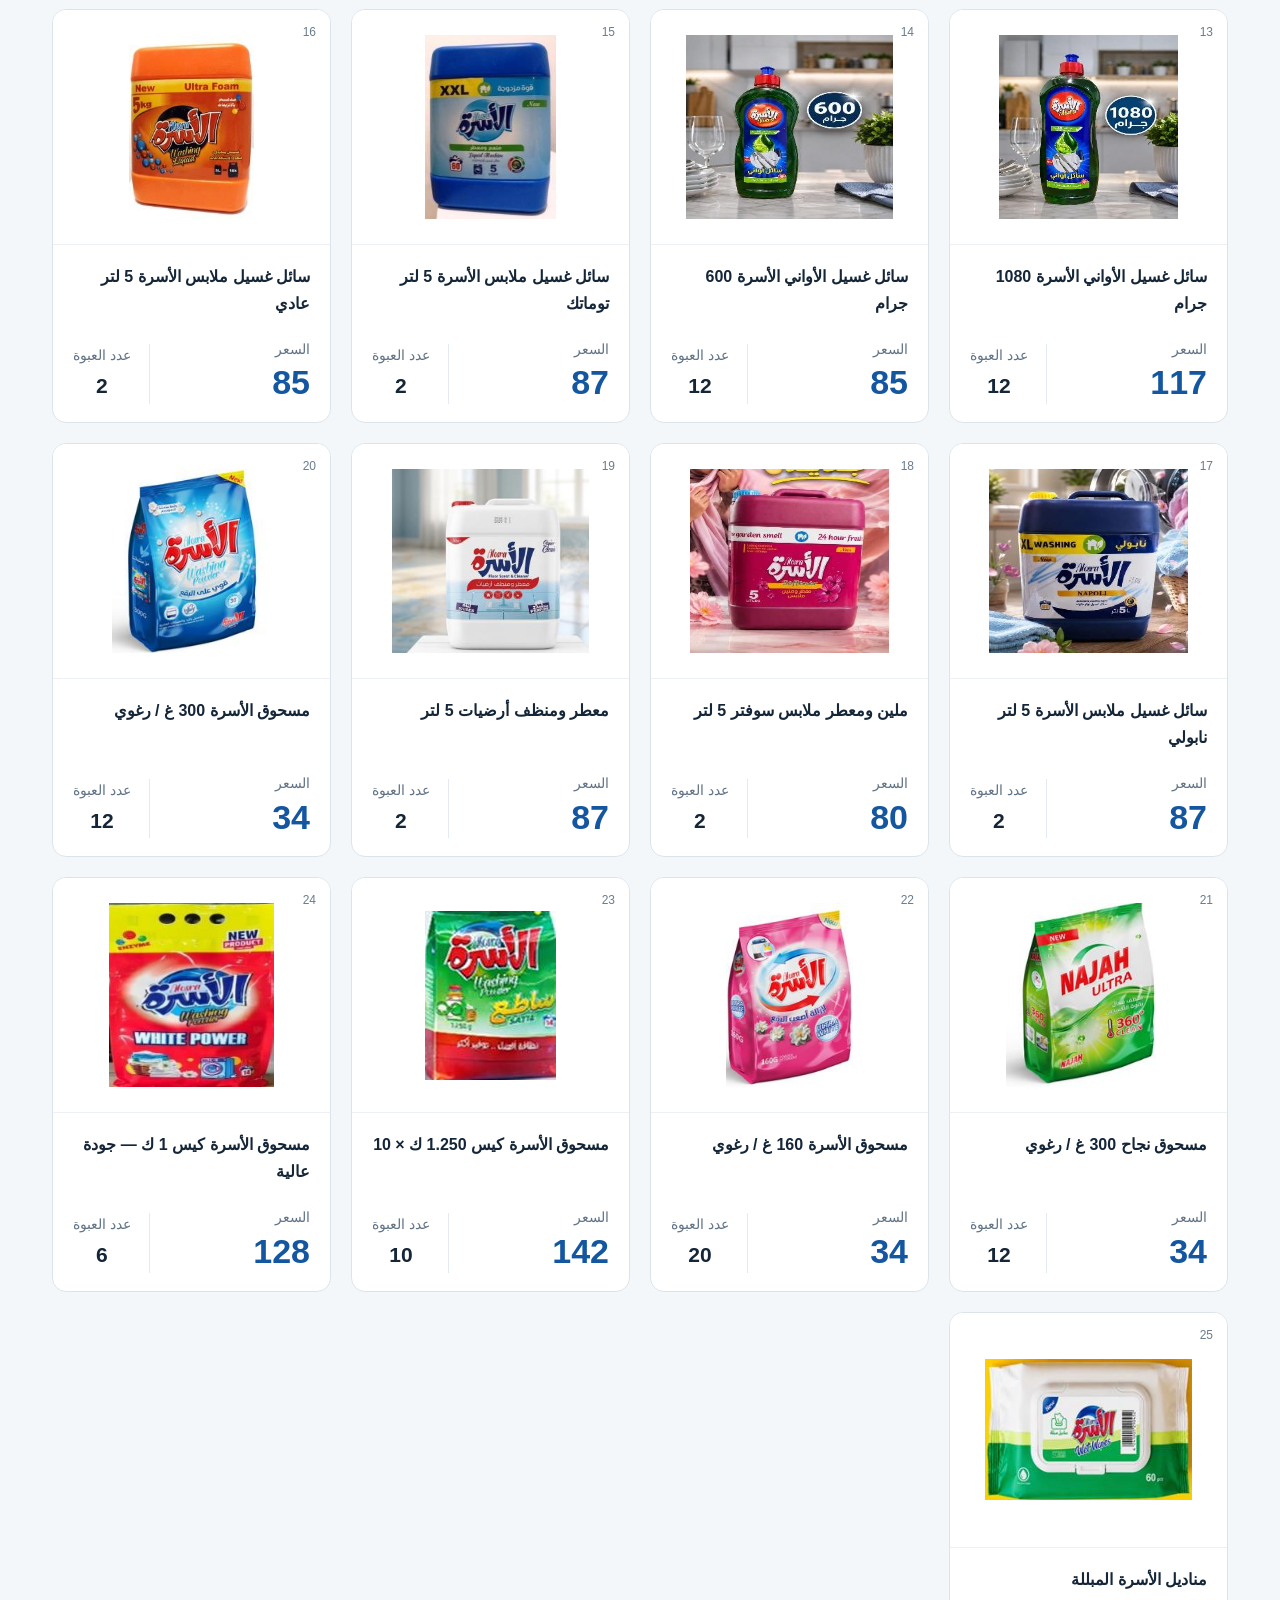
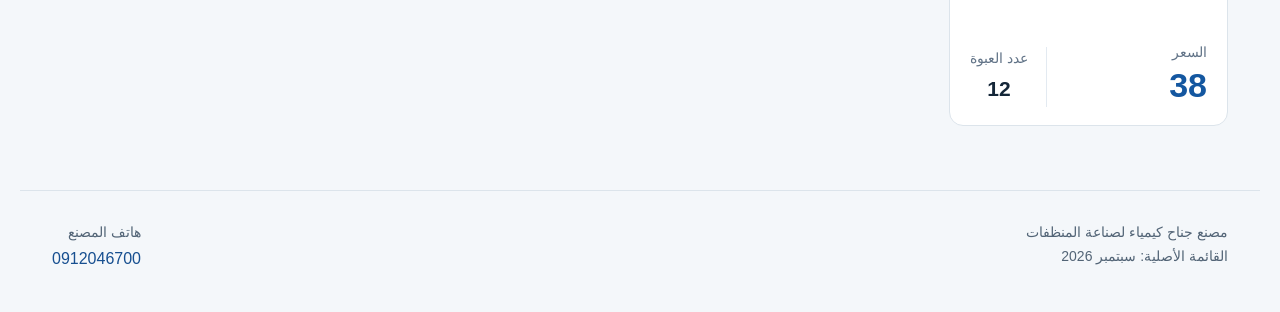
==== commit c0ebd033: "Hide admin link from public catalog" ====
--- a/public/index.html
+++ b/public/index.html
@@ -1,3 +1,3 @@
 <!doctype html><html lang="ar" dir="rtl"><head><meta charset="utf-8"><meta name="viewport" content="width=device-width,initial-scale=1"><title>الأسرة | أسعار القطاعي — سبتمبر 2026</title><meta name="description" content="كتالوج صور وأسعار منتجات الأسرة من مصنع جناح كيمياء لصناعة المنظفات. قائمة أسعار بيع القطاعي لشهر سبتمبر 2026."><link rel="icon" href="assets/logo.png"><style>
 *{box-sizing:border-box}body{margin:0;background:#f4f7fa;color:#142638;font-family:Tahoma,Arial,sans-serif;font-size:16px;line-height:1.7}header{background:#fff;border-bottom:1px solid #dce4eb}.top{max-width:1240px;margin:auto;padding:20px 32px;display:flex;align-items:center;justify-content:space-between;gap:20px}.brand{display:flex;align-items:center;gap:18px}.brand img{width:88px;height:70px;object-fit:contain}.brand p{margin:0;font-size:14px;color:#526476}.brand b{font-size:18px}.edition{color:#174f90;background:#eaf3fc;padding:7px 14px;border-radius:8px;font-size:14px}main{max-width:1240px;margin:auto;padding:32px}.intro{margin-bottom:28px;display:flex;align-items:end;justify-content:space-between;gap:24px}.eyebrow{margin:0;color:#1f679c;font-size:14px;font-weight:bold}h1{margin:3px 0 10px;font-size:36px;line-height:1.4}.note{margin:0;color:#526476;font-size:14px;max-width:700px}.count{white-space:nowrap;font-size:14px;color:#526476}.grid{display:grid;grid-template-columns:repeat(4,minmax(0,1fr));gap:20px}.product{background:white;border:1px solid #dce4eb;border-radius:14px;overflow:hidden}.photo{height:235px;position:relative;display:flex;align-items:center;justify-content:center;padding:25px 35px;background:#fff;border-bottom:1px solid #edf1f5}.photo img{max-width:100%;max-height:100%;width:auto;height:auto;object-fit:contain}.number{position:absolute;top:12px;right:14px;color:#6a7c8e;font-size:12px;font-variant-numeric:tabular-nums}.details{padding:18px 20px}h2{font-size:16px;font-weight:600;line-height:1.7;margin:0 0 20px;min-height:55px}.pricing{display:flex;align-items:end;justify-content:space-between;gap:12px}.label{display:block;font-size:14px;color:#617387}.pricing strong{display:block;font-size:34px;line-height:1.25;color:#1457a0;font-variant-numeric:tabular-nums}.pack{text-align:center;border-right:1px solid #e3eaf1;padding-right:18px}.pack b{font-size:21px;font-variant-numeric:tabular-nums}footer{max-width:1240px;margin:auto;padding:30px 32px 40px;color:#526476;font-size:14px;display:flex;justify-content:space-between;gap:20px;border-top:1px solid #dce4eb;margin-top:32px}footer p{margin:0}footer a{color:#174f90;text-decoration:none;direction:ltr;display:inline-block;font-size:16px}@media(max-width:1000px){.grid{grid-template-columns:repeat(3,minmax(0,1fr))}}@media(max-width:720px){.top{padding:16px 20px}.brand{gap:10px}.brand b{font-size:15px}.brand img{width:66px;height:54px}.edition{padding:5px 8px;font-size:12px}main{padding:24px 16px}.intro{display:block}h1{font-size:28px}.count{margin-top:12px}.grid{grid-template-columns:repeat(2,minmax(0,1fr));gap:12px}.photo{height:190px;padding:26px 20px}.details{padding:14px 12px}h2{font-size:14px;min-height:72px;margin-bottom:14px}.pricing strong{font-size:29px}.pack{padding-right:9px}.label{font-size:12px}footer{padding:24px 20px;display:block}footer p+p{margin-top:10px}}@media(max-width:360px){.grid{grid-template-columns:1fr}.photo{height:240px}h2{min-height:0}.edition{font-size:12px}}
-</style></head><body><header><div class="top"><div class="brand"><img src="assets/logo.png" alt="الأسرة"><div><b>مصنع جناح كيمياء</b><p>لصناعة المنظفات</p></div></div><a class="edition" href="/admin.html" style="text-decoration:none">دخول الإدارة</a></div></header><main><div class="intro"><div><p class="eyebrow">منتجات الأسرة</p><h1>أسعار بيع القطاعي</h1><p class="note">الأسعار المعروضة وعدد العبوات حسب قائمة المصنع وتحديثات الإدارة. العملة غير محددة في القائمة الأصلية، والأسعار ليست محسوبة للوحدة المفردة.</p></div><div class="count">25 صنف</div></div><p id="catalog-status" role="status" style="color:#a92020"></p><section class="grid" aria-label="صور المنتجات وأسعارها"><article class="product"><div class="photo"><span class="number">01</span><img src="assets/product-1.png" alt="مسحوق الأسرة 9 ك توماتيك" width="300" height="300" ></div><div class="details"><h2>مسحوق الأسرة 9 ك توماتيك</h2><div class="pricing"><div><span class="label">السعر</span><strong>61</strong></div><div class="pack"><span class="label">عدد العبوة</span><b>1</b></div></div></div></article><article class="product"><div class="photo"><span class="number">02</span><img src="assets/product-2.png" alt="مسحوق الأسرة كيس 7 ك — جودة عالية" width="300" height="300" ></div><div class="details"><h2>مسحوق الأسرة كيس 7 ك — جودة عالية</h2><div class="pricing"><div><span class="label">السعر</span><strong>181</strong></div><div class="pack"><span class="label">عدد العبوة</span><b>2</b></div></div></div></article><article class="product"><div class="photo"><span class="number">03</span><img src="assets/product-3.png" alt="مسحوق الأسرة كيس 5 ك رغوي — جودة عالية" width="300" height="300" ></div><div class="details"><h2>مسحوق الأسرة كيس 5 ك رغوي — جودة عالية</h2><div class="pricing"><div><span class="label">السعر</span><strong>134</strong></div><div class="pack"><span class="label">عدد العبوة</span><b>2</b></div></div></div></article><article class="product"><div class="photo"><span class="number">04</span><img src="assets/product-4.png" alt="مسحوق الأسرة كيس 4 ك — جودة عالية" width="300" height="300" ></div><div class="details"><h2>مسحوق الأسرة كيس 4 ك — جودة عالية</h2><div class="pricing"><div><span class="label">السعر</span><strong>196</strong></div><div class="pack"><span class="label">عدد العبوة</span><b>3</b></div></div></div></article><article class="product"><div class="photo"><span class="number">05</span><img src="assets/product-5.png" alt="مسحوق الأسرة كيس 4.200 ك" width="300" height="300" loading="lazy"></div><div class="details"><h2>مسحوق الأسرة كيس 4.200 ك</h2><div class="pricing"><div><span class="label">السعر</span><strong>165</strong></div><div class="pack"><span class="label">عدد العبوة</span><b>5</b></div></div></div></article><article class="product"><div class="photo"><span class="number">06</span><img src="assets/product-6.png" alt="مسحوق الأسرة كيس 2.5 ك — جودة عالية" width="300" height="300" loading="lazy"></div><div class="details"><h2>مسحوق الأسرة كيس 2.5 ك — جودة عالية</h2><div class="pricing"><div><span class="label">السعر</span><strong>173</strong></div><div class="pack"><span class="label">عدد العبوة</span><b>4</b></div></div></div></article><article class="product"><div class="photo"><span class="number">07</span><img src="assets/product-7.png" alt="مسحوق الأسرة كيس 2.250 ك" width="300" height="300" loading="lazy"></div><div class="details"><h2>مسحوق الأسرة كيس 2.250 ك</h2><div class="pricing"><div><span class="label">السعر</span><strong>151</strong></div><div class="pack"><span class="label">عدد العبوة</span><b>8</b></div></div></div></article><article class="product"><div class="photo"><span class="number">08</span><img src="assets/product-8.png" alt="مسحوق غسيل سطل 60 غسلة أصفر" width="300" height="300" loading="lazy"></div><div class="details"><h2>مسحوق غسيل سطل 60 غسلة أصفر</h2><div class="pricing"><div><span class="label">السعر</span><strong>51</strong></div><div class="pack"><span class="label">عدد العبوة</span><b>1</b></div></div></div></article><article class="product"><div class="photo"><span class="number">09</span><img src="assets/product-9.png" alt="مسحوق غسيل سطل 60 غسلة أحمر" width="300" height="300" loading="lazy"></div><div class="details"><h2>مسحوق غسيل سطل 60 غسلة أحمر</h2><div class="pricing"><div><span class="label">السعر</span><strong>51</strong></div><div class="pack"><span class="label">عدد العبوة</span><b>1</b></div></div></div></article><article class="product"><div class="photo"><span class="number">10</span><img src="assets/product-10.png" alt="سائل غسيل ملابس 10 لتر" width="300" height="300" loading="lazy"></div><div class="details"><h2>سائل غسيل ملابس 10 لتر</h2><div class="pricing"><div><span class="label">السعر</span><strong>53</strong></div><div class="pack"><span class="label">عدد العبوة</span><b>1</b></div></div></div></article><article class="product"><div class="photo"><span class="number">11</span><img src="assets/product-11.png" alt="سائل غسيل ملابس 5 لتر الباهية" width="300" height="300" loading="lazy"></div><div class="details"><h2>سائل غسيل ملابس 5 لتر الباهية</h2><div class="pricing"><div><span class="label">السعر</span><strong>21</strong></div><div class="pack"><span class="label">عدد العبوة</span><b>1</b></div></div></div></article><article class="product"><div class="photo"><span class="number">12</span><img src="assets/product-12.png" alt="سائل غسيل الأواني الأسرة 3 لتر" width="300" height="300" loading="lazy"></div><div class="details"><h2>سائل غسيل الأواني الأسرة 3 لتر</h2><div class="pricing"><div><span class="label">السعر</span><strong>87</strong></div><div class="pack"><span class="label">عدد العبوة</span><b>3</b></div></div></div></article><article class="product"><div class="photo"><span class="number">13</span><img src="assets/product-13.png" alt="سائل غسيل الأواني الأسرة 1080 جرام" width="300" height="300" loading="lazy"></div><div class="details"><h2>سائل غسيل الأواني الأسرة 1080 جرام</h2><div class="pricing"><div><span class="label">السعر</span><strong>117</strong></div><div class="pack"><span class="label">عدد العبوة</span><b>12</b></div></div></div></article><article class="product"><div class="photo"><span class="number">14</span><img src="assets/product-14.png" alt="سائل غسيل الأواني الأسرة 600 جرام" width="300" height="300" loading="lazy"></div><div class="details"><h2>سائل غسيل الأواني الأسرة 600 جرام</h2><div class="pricing"><div><span class="label">السعر</span><strong>85</strong></div><div class="pack"><span class="label">عدد العبوة</span><b>12</b></div></div></div></article><article class="product"><div class="photo"><span class="number">15</span><img src="assets/product-15.png" alt="سائل غسيل ملابس الأسرة 5 لتر توماتك" width="300" height="300" loading="lazy"></div><div class="details"><h2>سائل غسيل ملابس الأسرة 5 لتر توماتك</h2><div class="pricing"><div><span class="label">السعر</span><strong>87</strong></div><div class="pack"><span class="label">عدد العبوة</span><b>2</b></div></div></div></article><article class="product"><div class="photo"><span class="number">16</span><img src="assets/product-16.png" alt="سائل غسيل ملابس الأسرة 5 لتر عادي" width="300" height="300" loading="lazy"></div><div class="details"><h2>سائل غسيل ملابس الأسرة 5 لتر عادي</h2><div class="pricing"><div><span class="label">السعر</span><strong>85</strong></div><div class="pack"><span class="label">عدد العبوة</span><b>2</b></div></div></div></article><article class="product"><div class="photo"><span class="number">17</span><img src="assets/product-17.png" alt="سائل غسيل ملابس الأسرة 5 لتر نابولي" width="300" height="300" loading="lazy"></div><div class="details"><h2>سائل غسيل ملابس الأسرة 5 لتر نابولي</h2><div class="pricing"><div><span class="label">السعر</span><strong>87</strong></div><div class="pack"><span class="label">عدد العبوة</span><b>2</b></div></div></div></article><article class="product"><div class="photo"><span class="number">18</span><img src="assets/product-18.png" alt="ملين ومعطر ملابس سوفتر 5 لتر" width="300" height="300" loading="lazy"></div><div class="details"><h2>ملين ومعطر ملابس سوفتر 5 لتر</h2><div class="pricing"><div><span class="label">السعر</span><strong>80</strong></div><div class="pack"><span class="label">عدد العبوة</span><b>2</b></div></div></div></article><article class="product"><div class="photo"><span class="number">19</span><img src="assets/product-19.png" alt="معطر ومنظف أرضيات 5 لتر" width="300" height="300" loading="lazy"></div><div class="details"><h2>معطر ومنظف أرضيات 5 لتر</h2><div class="pricing"><div><span class="label">السعر</span><strong>87</strong></div><div class="pack"><span class="label">عدد العبوة</span><b>2</b></div></div></div></article><article class="product"><div class="photo"><span class="number">20</span><img src="assets/product-20.png" alt="مسحوق الأسرة 300 غ / رغوي" width="300" height="300" loading="lazy"></div><div class="details"><h2>مسحوق الأسرة 300 غ / رغوي</h2><div class="pricing"><div><span class="label">السعر</span><strong>34</strong></div><div class="pack"><span class="label">عدد العبوة</span><b>12</b></div></div></div></article><article class="product"><div class="photo"><span class="number">21</span><img src="assets/product-21.png" alt="مسحوق نجاح 300 غ / رغوي" width="300" height="300" loading="lazy"></div><div class="details"><h2>مسحوق نجاح 300 غ / رغوي</h2><div class="pricing"><div><span class="label">السعر</span><strong>34</strong></div><div class="pack"><span class="label">عدد العبوة</span><b>12</b></div></div></div></article><article class="product"><div class="photo"><span class="number">22</span><img src="assets/product-22.png" alt="مسحوق الأسرة 160 غ / رغوي" width="300" height="300" loading="lazy"></div><div class="details"><h2>مسحوق الأسرة 160 غ / رغوي</h2><div class="pricing"><div><span class="label">السعر</span><strong>34</strong></div><div class="pack"><span class="label">عدد العبوة</span><b>20</b></div></div></div></article><article class="product"><div class="photo"><span class="number">23</span><img src="assets/product-23.png" alt="مسحوق الأسرة كيس 1.250 ك × 10" width="300" height="300" loading="lazy"></div><div class="details"><h2>مسحوق الأسرة كيس 1.250 ك × 10</h2><div class="pricing"><div><span class="label">السعر</span><strong>142</strong></div><div class="pack"><span class="label">عدد العبوة</span><b>10</b></div></div></div></article><article class="product"><div class="photo"><span class="number">24</span><img src="assets/product-24.png" alt="مسحوق الأسرة كيس 1 ك — جودة عالية" width="300" height="300" loading="lazy"></div><div class="details"><h2>مسحوق الأسرة كيس 1 ك — جودة عالية</h2><div class="pricing"><div><span class="label">السعر</span><strong>128</strong></div><div class="pack"><span class="label">عدد العبوة</span><b>6</b></div></div></div></article><article class="product"><div class="photo"><span class="number">25</span><img src="assets/product-25.png" alt="مناديل الأسرة المبللة" width="300" height="300" loading="lazy"></div><div class="details"><h2>مناديل الأسرة المبللة</h2><div class="pricing"><div><span class="label">السعر</span><strong>38</strong></div><div class="pack"><span class="label">عدد العبوة</span><b>12</b></div></div></div></article></section></main><footer><p>مصنع جناح كيمياء لصناعة المنظفات<br>القائمة الأصلية: سبتمبر 2026</p><p>هاتف المصنع<br><a href="tel:0912046700">0912046700</a></p></footer><script src="/config.js" defer></script><script src="/catalog.js" defer></script></body></html>+</style></head><body><header><div class="top"><div class="brand"><img src="assets/logo.png" alt="الأسرة"><div><b>مصنع جناح كيمياء</b><p>لصناعة المنظفات</p></div></div></div></header><main><div class="intro"><div><p class="eyebrow">منتجات الأسرة</p><h1>أسعار بيع القطاعي</h1><p class="note">الأسعار المعروضة وعدد العبوات حسب قائمة المصنع وتحديثات الإدارة. العملة غير محددة في القائمة الأصلية، والأسعار ليست محسوبة للوحدة المفردة.</p></div><div class="count">25 صنف</div></div><p id="catalog-status" role="status" style="color:#a92020"></p><section class="grid" aria-label="صور المنتجات وأسعارها"><article class="product"><div class="photo"><span class="number">01</span><img src="assets/product-1.png" alt="مسحوق الأسرة 9 ك توماتيك" width="300" height="300" ></div><div class="details"><h2>مسحوق الأسرة 9 ك توماتيك</h2><div class="pricing"><div><span class="label">السعر</span><strong>61</strong></div><div class="pack"><span class="label">عدد العبوة</span><b>1</b></div></div></div></article><article class="product"><div class="photo"><span class="number">02</span><img src="assets/product-2.png" alt="مسحوق الأسرة كيس 7 ك — جودة عالية" width="300" height="300" ></div><div class="details"><h2>مسحوق الأسرة كيس 7 ك — جودة عالية</h2><div class="pricing"><div><span class="label">السعر</span><strong>181</strong></div><div class="pack"><span class="label">عدد العبوة</span><b>2</b></div></div></div></article><article class="product"><div class="photo"><span class="number">03</span><img src="assets/product-3.png" alt="مسحوق الأسرة كيس 5 ك رغوي — جودة عالية" width="300" height="300" ></div><div class="details"><h2>مسحوق الأسرة كيس 5 ك رغوي — جودة عالية</h2><div class="pricing"><div><span class="label">السعر</span><strong>134</strong></div><div class="pack"><span class="label">عدد العبوة</span><b>2</b></div></div></div></article><article class="product"><div class="photo"><span class="number">04</span><img src="assets/product-4.png" alt="مسحوق الأسرة كيس 4 ك — جودة عالية" width="300" height="300" ></div><div class="details"><h2>مسحوق الأسرة كيس 4 ك — جودة عالية</h2><div class="pricing"><div><span class="label">السعر</span><strong>196</strong></div><div class="pack"><span class="label">عدد العبوة</span><b>3</b></div></div></div></article><article class="product"><div class="photo"><span class="number">05</span><img src="assets/product-5.png" alt="مسحوق الأسرة كيس 4.200 ك" width="300" height="300" loading="lazy"></div><div class="details"><h2>مسحوق الأسرة كيس 4.200 ك</h2><div class="pricing"><div><span class="label">السعر</span><strong>165</strong></div><div class="pack"><span class="label">عدد العبوة</span><b>5</b></div></div></div></article><article class="product"><div class="photo"><span class="number">06</span><img src="assets/product-6.png" alt="مسحوق الأسرة كيس 2.5 ك — جودة عالية" width="300" height="300" loading="lazy"></div><div class="details"><h2>مسحوق الأسرة كيس 2.5 ك — جودة عالية</h2><div class="pricing"><div><span class="label">السعر</span><strong>173</strong></div><div class="pack"><span class="label">عدد العبوة</span><b>4</b></div></div></div></article><article class="product"><div class="photo"><span class="number">07</span><img src="assets/product-7.png" alt="مسحوق الأسرة كيس 2.250 ك" width="300" height="300" loading="lazy"></div><div class="details"><h2>مسحوق الأسرة كيس 2.250 ك</h2><div class="pricing"><div><span class="label">السعر</span><strong>151</strong></div><div class="pack"><span class="label">عدد العبوة</span><b>8</b></div></div></div></article><article class="product"><div class="photo"><span class="number">08</span><img src="assets/product-8.png" alt="مسحوق غسيل سطل 60 غسلة أصفر" width="300" height="300" loading="lazy"></div><div class="details"><h2>مسحوق غسيل سطل 60 غسلة أصفر</h2><div class="pricing"><div><span class="label">السعر</span><strong>51</strong></div><div class="pack"><span class="label">عدد العبوة</span><b>1</b></div></div></div></article><article class="product"><div class="photo"><span class="number">09</span><img src="assets/product-9.png" alt="مسحوق غسيل سطل 60 غسلة أحمر" width="300" height="300" loading="lazy"></div><div class="details"><h2>مسحوق غسيل سطل 60 غسلة أحمر</h2><div class="pricing"><div><span class="label">السعر</span><strong>51</strong></div><div class="pack"><span class="label">عدد العبوة</span><b>1</b></div></div></div></article><article class="product"><div class="photo"><span class="number">10</span><img src="assets/product-10.png" alt="سائل غسيل ملابس 10 لتر" width="300" height="300" loading="lazy"></div><div class="details"><h2>سائل غسيل ملابس 10 لتر</h2><div class="pricing"><div><span class="label">السعر</span><strong>53</strong></div><div class="pack"><span class="label">عدد العبوة</span><b>1</b></div></div></div></article><article class="product"><div class="photo"><span class="number">11</span><img src="assets/product-11.png" alt="سائل غسيل ملابس 5 لتر الباهية" width="300" height="300" loading="lazy"></div><div class="details"><h2>سائل غسيل ملابس 5 لتر الباهية</h2><div class="pricing"><div><span class="label">السعر</span><strong>21</strong></div><div class="pack"><span class="label">عدد العبوة</span><b>1</b></div></div></div></article><article class="product"><div class="photo"><span class="number">12</span><img src="assets/product-12.png" alt="سائل غسيل الأواني الأسرة 3 لتر" width="300" height="300" loading="lazy"></div><div class="details"><h2>سائل غسيل الأواني الأسرة 3 لتر</h2><div class="pricing"><div><span class="label">السعر</span><strong>87</strong></div><div class="pack"><span class="label">عدد العبوة</span><b>3</b></div></div></div></article><article class="product"><div class="photo"><span class="number">13</span><img src="assets/product-13.png" alt="سائل غسيل الأواني الأسرة 1080 جرام" width="300" height="300" loading="lazy"></div><div class="details"><h2>سائل غسيل الأواني الأسرة 1080 جرام</h2><div class="pricing"><div><span class="label">السعر</span><strong>117</strong></div><div class="pack"><span class="label">عدد العبوة</span><b>12</b></div></div></div></article><article class="product"><div class="photo"><span class="number">14</span><img src="assets/product-14.png" alt="سائل غسيل الأواني الأسرة 600 جرام" width="300" height="300" loading="lazy"></div><div class="details"><h2>سائل غسيل الأواني الأسرة 600 جرام</h2><div class="pricing"><div><span class="label">السعر</span><strong>85</strong></div><div class="pack"><span class="label">عدد العبوة</span><b>12</b></div></div></div></article><article class="product"><div class="photo"><span class="number">15</span><img src="assets/product-15.png" alt="سائل غسيل ملابس الأسرة 5 لتر توماتك" width="300" height="300" loading="lazy"></div><div class="details"><h2>سائل غسيل ملابس الأسرة 5 لتر توماتك</h2><div class="pricing"><div><span class="label">السعر</span><strong>87</strong></div><div class="pack"><span class="label">عدد العبوة</span><b>2</b></div></div></div></article><article class="product"><div class="photo"><span class="number">16</span><img src="assets/product-16.png" alt="سائل غسيل ملابس الأسرة 5 لتر عادي" width="300" height="300" loading="lazy"></div><div class="details"><h2>سائل غسيل ملابس الأسرة 5 لتر عادي</h2><div class="pricing"><div><span class="label">السعر</span><strong>85</strong></div><div class="pack"><span class="label">عدد العبوة</span><b>2</b></div></div></div></article><article class="product"><div class="photo"><span class="number">17</span><img src="assets/product-17.png" alt="سائل غسيل ملابس الأسرة 5 لتر نابولي" width="300" height="300" loading="lazy"></div><div class="details"><h2>سائل غسيل ملابس الأسرة 5 لتر نابولي</h2><div class="pricing"><div><span class="label">السعر</span><strong>87</strong></div><div class="pack"><span class="label">عدد العبوة</span><b>2</b></div></div></div></article><article class="product"><div class="photo"><span class="number">18</span><img src="assets/product-18.png" alt="ملين ومعطر ملابس سوفتر 5 لتر" width="300" height="300" loading="lazy"></div><div class="details"><h2>ملين ومعطر ملابس سوفتر 5 لتر</h2><div class="pricing"><div><span class="label">السعر</span><strong>80</strong></div><div class="pack"><span class="label">عدد العبوة</span><b>2</b></div></div></div></article><article class="product"><div class="photo"><span class="number">19</span><img src="assets/product-19.png" alt="معطر ومنظف أرضيات 5 لتر" width="300" height="300" loading="lazy"></div><div class="details"><h2>معطر ومنظف أرضيات 5 لتر</h2><div class="pricing"><div><span class="label">السعر</span><strong>87</strong></div><div class="pack"><span class="label">عدد العبوة</span><b>2</b></div></div></div></article><article class="product"><div class="photo"><span class="number">20</span><img src="assets/product-20.png" alt="مسحوق الأسرة 300 غ / رغوي" width="300" height="300" loading="lazy"></div><div class="details"><h2>مسحوق الأسرة 300 غ / رغوي</h2><div class="pricing"><div><span class="label">السعر</span><strong>34</strong></div><div class="pack"><span class="label">عدد العبوة</span><b>12</b></div></div></div></article><article class="product"><div class="photo"><span class="number">21</span><img src="assets/product-21.png" alt="مسحوق نجاح 300 غ / رغوي" width="300" height="300" loading="lazy"></div><div class="details"><h2>مسحوق نجاح 300 غ / رغوي</h2><div class="pricing"><div><span class="label">السعر</span><strong>34</strong></div><div class="pack"><span class="label">عدد العبوة</span><b>12</b></div></div></div></article><article class="product"><div class="photo"><span class="number">22</span><img src="assets/product-22.png" alt="مسحوق الأسرة 160 غ / رغوي" width="300" height="300" loading="lazy"></div><div class="details"><h2>مسحوق الأسرة 160 غ / رغوي</h2><div class="pricing"><div><span class="label">السعر</span><strong>34</strong></div><div class="pack"><span class="label">عدد العبوة</span><b>20</b></div></div></div></article><article class="product"><div class="photo"><span class="number">23</span><img src="assets/product-23.png" alt="مسحوق الأسرة كيس 1.250 ك × 10" width="300" height="300" loading="lazy"></div><div class="details"><h2>مسحوق الأسرة كيس 1.250 ك × 10</h2><div class="pricing"><div><span class="label">السعر</span><strong>142</strong></div><div class="pack"><span class="label">عدد العبوة</span><b>10</b></div></div></div></article><article class="product"><div class="photo"><span class="number">24</span><img src="assets/product-24.png" alt="مسحوق الأسرة كيس 1 ك — جودة عالية" width="300" height="300" loading="lazy"></div><div class="details"><h2>مسحوق الأسرة كيس 1 ك — جودة عالية</h2><div class="pricing"><div><span class="label">السعر</span><strong>128</strong></div><div class="pack"><span class="label">عدد العبوة</span><b>6</b></div></div></div></article><article class="product"><div class="photo"><span class="number">25</span><img src="assets/product-25.png" alt="مناديل الأسرة المبللة" width="300" height="300" loading="lazy"></div><div class="details"><h2>مناديل الأسرة المبللة</h2><div class="pricing"><div><span class="label">السعر</span><strong>38</strong></div><div class="pack"><span class="label">عدد العبوة</span><b>12</b></div></div></div></article></section></main><footer><p>مصنع جناح كيمياء لصناعة المنظفات<br>القائمة الأصلية: سبتمبر 2026</p><p>هاتف المصنع<br><a href="tel:0912046700">0912046700</a></p></footer><script src="/config.js" defer></script><script src="/catalog.js" defer></script></body></html>
